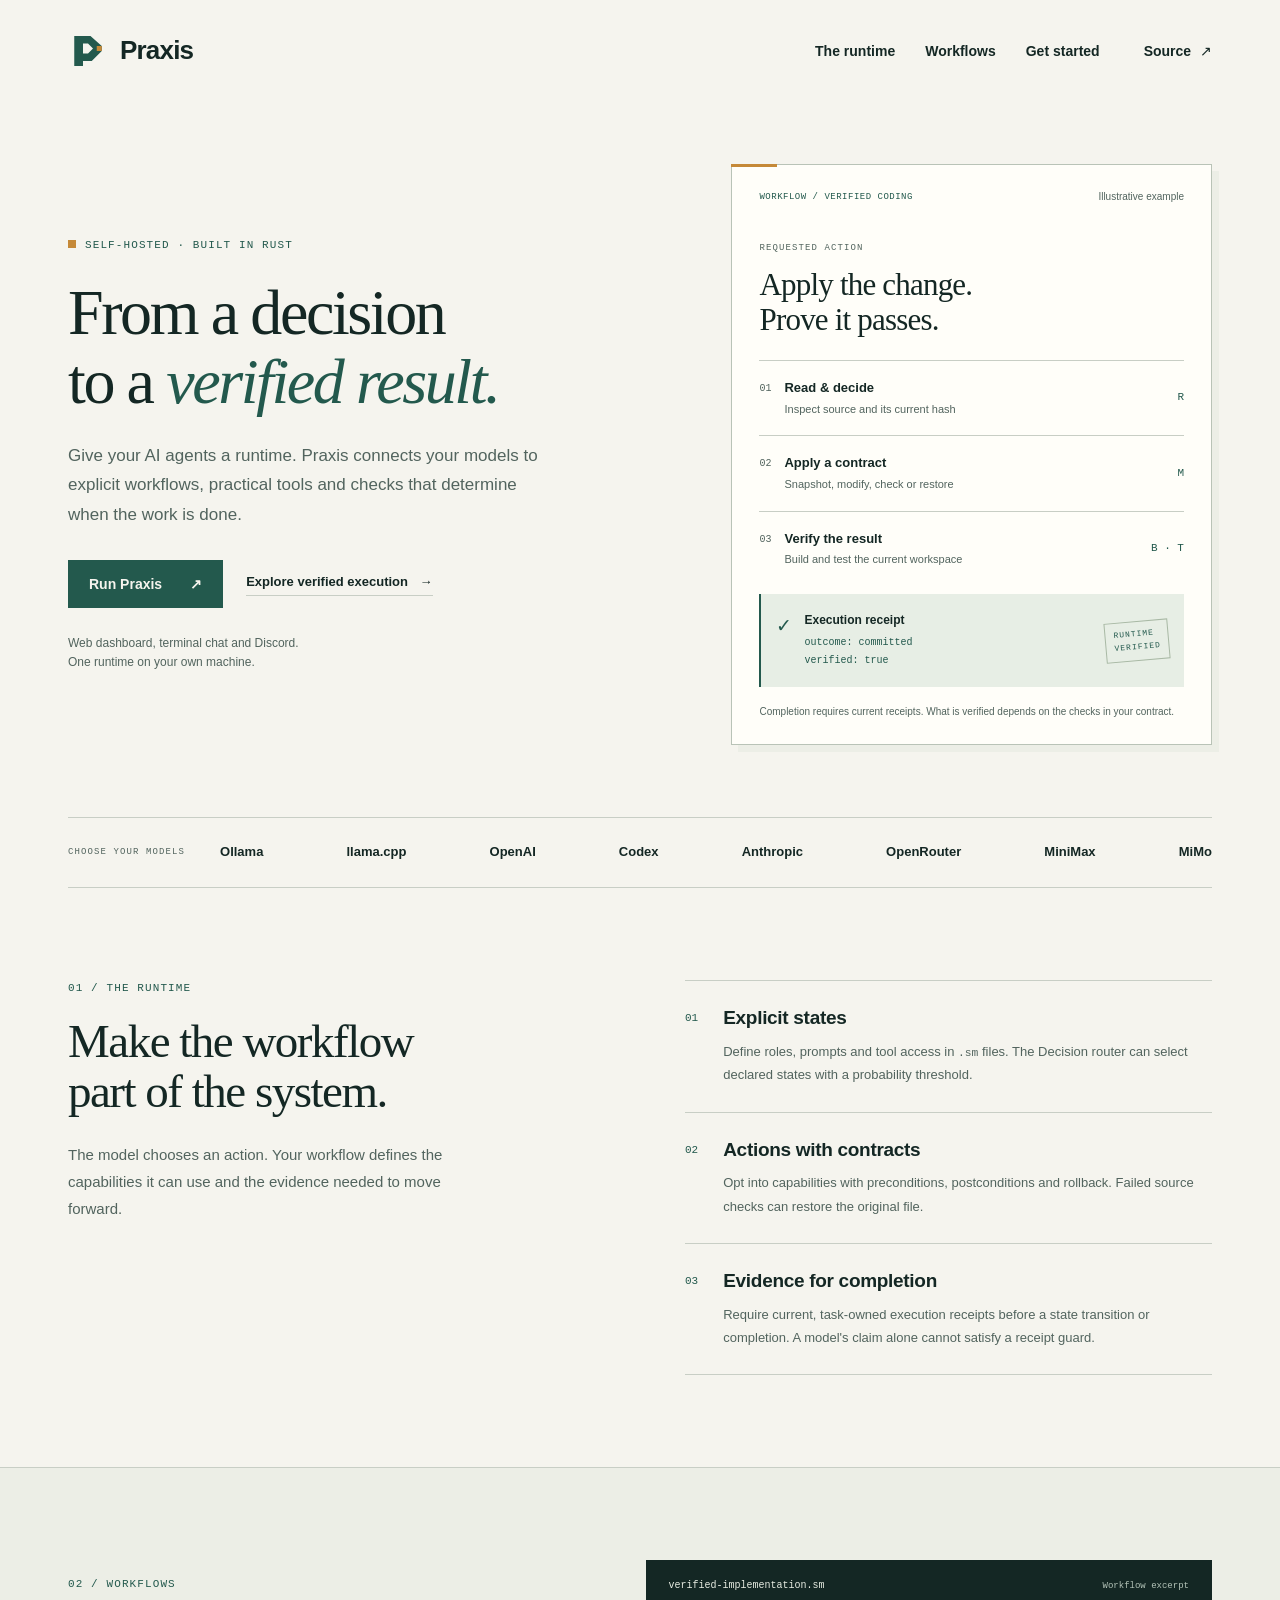
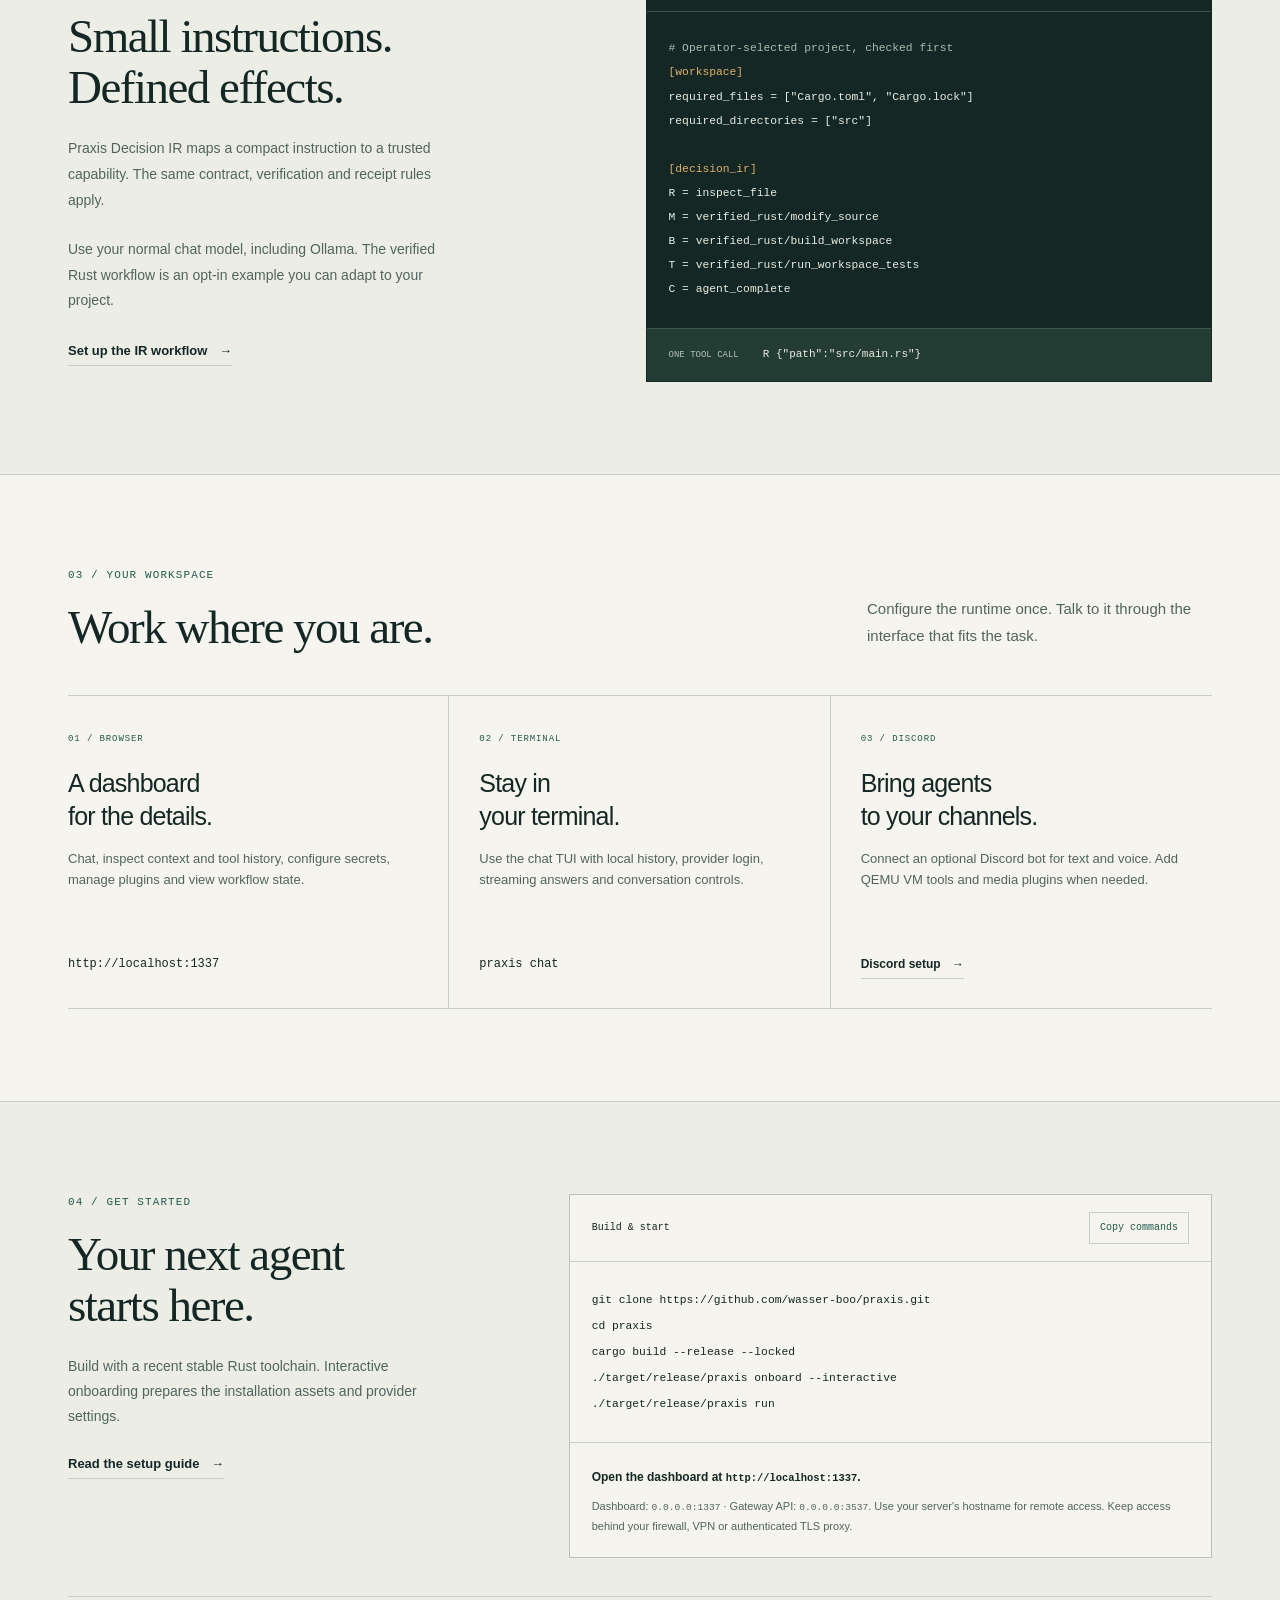
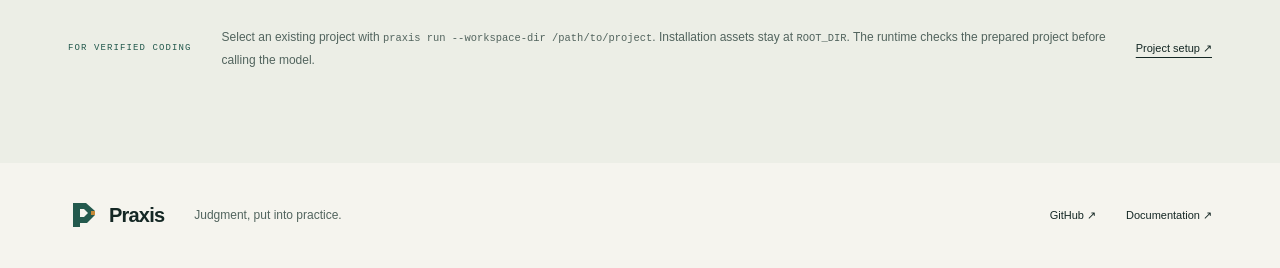
==== homepage/index.html @ daea82c3 "Refresh Praxis identity and preflight verified IR workspaces" ====
<!DOCTYPE html>
<html lang="en">
<head>
  <meta charset="UTF-8">
  <meta name="viewport" content="width=device-width, initial-scale=1.0">
  <meta name="theme-color" content="#f5f4ee">
  <title>Praxis — A runtime for AI agent workflows</title>
  <meta name="description" content="Run AI agents on your own machine. Define state-machine workflows, connect your models, and verify actions with contracts, rollback and execution receipts.">
  <link rel="canonical" href="https://getpraxis.boo/">
  <meta property="og:type" content="website">
  <meta property="og:site_name" content="Praxis">
  <meta property="og:title" content="Praxis — From a decision to a verified result">
  <meta property="og:description" content="A self-hosted runtime for AI agent workflows, with contracts and execution receipts.">
  <meta property="og:url" content="https://getpraxis.boo/">
  <meta property="og:image" content="https://getpraxis.boo/assets/social-card.png">
  <meta property="og:image:width" content="1200">
  <meta property="og:image:height" content="630">
  <meta property="og:image:alt" content="Praxis: From a decision to a verified result.">
  <meta name="twitter:card" content="summary_large_image">
  <meta name="twitter:title" content="Praxis — A runtime for AI agent workflows">
  <meta name="twitter:description" content="Your models, explicit workflows, verified actions. Run it on your own machine.">
  <meta name="twitter:image" content="https://getpraxis.boo/assets/social-card.png">
  <link rel="icon" href="favicon.ico" sizes="any">
  <link rel="apple-touch-icon" href="assets/apple-touch-icon.png">
  <link rel="stylesheet" href="style.css">
  <script src="main.js" defer></script>
  <script type="application/ld+json">
  {"@context":"https://schema.org","@type":["SoftwareApplication","SoftwareSourceCode"],"name":"Praxis","url":"https://getpraxis.boo/","image":"https://getpraxis.boo/assets/logo.png","applicationCategory":"DeveloperApplication","operatingSystem":"Linux","description":"A self-hosted runtime for AI agent workflows, state machines and verified execution.","codeRepository":"https://github.com/wasser-boo/praxis"}
  </script>
</head>
<body>
  <a class="skip-link" href="#main">Skip to content</a>
  <header class="masthead wrap">
    <a class="wordmark" href="./" aria-label="Praxis home"><img src="assets/logo.svg" width="40" height="40" alt=""><span>Praxis</span></a>
    <button class="menu-toggle" id="menu-toggle" type="button" aria-controls="navigation" aria-expanded="false">Menu <span aria-hidden="true">+</span></button>
    <nav id="navigation" aria-label="Main navigation">
      <a href="#runtime">The runtime</a><a href="#workflow">Workflows</a><a href="#start">Get started</a>
      <a class="source-link" href="https://github.com/wasser-boo/praxis">Source <span aria-hidden="true">↗</span></a>
    </nav>
  </header>
  <main id="main">
    <section class="hero wrap" aria-labelledby="hero-title">
      <div class="hero-copy">
        <p class="eyebrow"><span class="signal" aria-hidden="true"></span>Self-hosted · Built in Rust</p>
        <h1 id="hero-title">From a decision<br>to a <em>verified result.</em></h1>
        <p class="hero-description">Give your AI agents a runtime. Praxis connects your models to explicit workflows, practical tools and checks that determine when the work is done.</p>
        <div class="actions"><a class="button primary" href="#start">Run Praxis <span aria-hidden="true">↗</span></a><a class="text-link" href="https://github.com/wasser-boo/praxis/blob/main/docs/DECISION_IR.md">Explore verified execution <span aria-hidden="true">→</span></a></div>
        <p class="hero-note">Web dashboard, terminal chat and Discord.<br>One runtime on your own machine.</p>
      </div>
      <div class="execution-sheet" aria-label="Illustration of a configured verified coding workflow">
        <div class="sheet-heading"><span class="eyebrow">Workflow / verified coding</span><span class="example-label">Illustrative example</span></div>
        <div class="sheet-task"><span class="small-label">Requested action</span><h2>Apply the change.<br>Prove it passes.</h2></div>
        <ol class="execution-list">
          <li><span class="step-index">01</span><div><strong>Read &amp; decide</strong><span>Inspect source and its current hash</span></div><code>R</code></li>
          <li><span class="step-index">02</span><div><strong>Apply a contract</strong><span>Snapshot, modify, check or restore</span></div><code>M</code></li>
          <li><span class="step-index">03</span><div><strong>Verify the result</strong><span>Build and test the current workspace</span></div><code>B · T</code></li>
        </ol>
        <div class="receipt"><span class="receipt-icon" aria-hidden="true">✓</span><div><strong>Execution receipt</strong><code>outcome: committed<br>verified: true</code></div><span class="receipt-stamp">Runtime<br>verified</span></div>
        <p class="sheet-footnote">Completion requires current receipts. What is verified depends on the checks in your contract.</p>
      </div>
    </section>
    <section class="model-band wrap" aria-label="Supported model providers">
      <p class="small-label">Choose your models</p>
      <ul><li>Ollama</li><li>llama.cpp</li><li>OpenAI</li><li>Codex</li><li>Anthropic</li><li>OpenRouter</li><li>MiniMax</li><li>MiMo</li></ul>
    </section>
    <section class="runtime-section wrap section" id="runtime" aria-labelledby="runtime-title">
      <div class="section-heading"><p class="eyebrow">01 / The runtime</p><h2 id="runtime-title">Make the workflow<br>part of the system.</h2><p>The model chooses an action. Your workflow defines the capabilities it can use and the evidence needed to move forward.</p></div>
      <div class="principles">
        <article><span class="principle-number">01</span><div><h3>Explicit states</h3><p>Define roles, prompts and tool access in <code>.sm</code> files. The Decision router can select declared states with a probability threshold.</p></div></article>
        <article><span class="principle-number">02</span><div><h3>Actions with contracts</h3><p>Opt into capabilities with preconditions, postconditions and rollback. Failed source checks can restore the original file.</p></div></article>
        <article><span class="principle-number">03</span><div><h3>Evidence for completion</h3><p>Require current, task-owned execution receipts before a state transition or completion. A model's claim alone cannot satisfy a receipt guard.</p></div></article>
      </div>
    </section>
    <section class="workflow-section section" id="workflow" aria-labelledby="workflow-title">
      <div class="wrap workflow-grid">
        <div class="workflow-copy"><p class="eyebrow">02 / Workflows</p><h2 id="workflow-title">Small instructions.<br>Defined effects.</h2><p>Praxis Decision IR maps a compact instruction to a trusted capability. The same contract, verification and receipt rules apply.</p><p>Use your normal chat model, including Ollama. The verified Rust workflow is an opt-in example you can adapt to your project.</p><a class="text-link" href="https://github.com/wasser-boo/praxis/blob/main/docs/DECISION_IR.md">Set up the IR workflow <span aria-hidden="true">→</span></a></div>
        <div class="code-sheet"><div class="code-heading"><span>verified-implementation.sm</span><span>Workflow excerpt</span></div><pre><code><span class="code-muted"># Operator-selected project, checked first</span>
<span class="code-key">[workspace]</span>
required_files = ["Cargo.toml", "Cargo.lock"]
required_directories = ["src"]

<span class="code-key">[decision_ir]</span>
R = inspect_file
M = verified_rust/modify_source
B = verified_rust/build_workspace
T = verified_rust/run_workspace_tests
C = agent_complete</code></pre><div class="instruction"><span>One tool call</span><code>R {"path":"src/main.rs"}</code></div></div>
      </div>
    </section>
    <section class="interfaces-section wrap section" aria-labelledby="interfaces-title">
      <div class="section-heading horizontal"><div><p class="eyebrow">03 / Your workspace</p><h2 id="interfaces-title">Work where you are.</h2></div><p>Configure the runtime once. Talk to it through the interface that fits the task.</p></div>
      <div class="interfaces">
        <article><span class="interface-tag">01 / Browser</span><h3>A dashboard<br>for the details.</h3><p>Chat, inspect context and tool history, configure secrets, manage plugins and view workflow state.</p><code class="interface-address">http://localhost:1337</code></article>
        <article><span class="interface-tag">02 / Terminal</span><h3>Stay in<br>your terminal.</h3><p>Use the chat TUI with local history, provider login, streaming answers and conversation controls.</p><code class="interface-address">praxis chat</code></article>
        <article><span class="interface-tag">03 / Discord</span><h3>Bring agents<br>to your channels.</h3><p>Connect an optional Discord bot for text and voice. Add QEMU VM tools and media plugins when needed.</p><a class="text-link" href="https://github.com/wasser-boo/praxis#discord-bot">Discord setup <span aria-hidden="true">→</span></a></article>
      </div>
    </section>
    <section class="start-section section" id="start" aria-labelledby="start-title">
      <div class="wrap start-grid">
        <div><p class="eyebrow">04 / Get started</p><h2 id="start-title">Your next agent<br>starts here.</h2><p>Build with a recent stable Rust toolchain. Interactive onboarding prepares the installation assets and provider settings.</p><a class="text-link" href="https://github.com/wasser-boo/praxis#quick-start">Read the setup guide <span aria-hidden="true">→</span></a></div>
        <div class="setup-sheet"><div class="code-heading"><span>Build &amp; start</span><button class="copy-button" type="button" data-copy-target="setup-commands" aria-label="Copy setup commands">Copy commands</button></div><pre><code id="setup-commands">git clone https://github.com/wasser-boo/praxis.git
cd praxis
cargo build --release --locked
./target/release/praxis onboard --interactive
./target/release/praxis run</code></pre><div class="setup-note"><strong>Open the dashboard at <code>http://localhost:1337</code>.</strong><p>Dashboard: <code>0.0.0.0:1337</code> · Gateway API: <code>0.0.0.0:3537</code>. Use your server's hostname for remote access. Keep access behind your firewall, VPN or authenticated TLS proxy.</p></div></div>
      </div>
      <div class="wrap workspace-note"><span class="small-label">For verified coding</span><p>Select an existing project with <code>praxis run --workspace-dir /path/to/project</code>. Installation assets stay at <code>ROOT_DIR</code>. The runtime checks the prepared project before calling the model.</p><a href="https://github.com/wasser-boo/praxis/blob/main/docs/DECISION_IR.md">Project setup <span aria-hidden="true">↗</span></a></div>
    </section>
  </main>
  <footer class="wrap footer"><a class="wordmark" href="./" aria-label="Praxis home"><img src="assets/logo.svg" width="32" height="32" alt=""><span>Praxis</span></a><p>Judgment, put into practice.</p><a href="https://github.com/wasser-boo/praxis">GitHub <span aria-hidden="true">↗</span></a><a href="https://github.com/wasser-boo/praxis/blob/main/README.md">Documentation <span aria-hidden="true">↗</span></a></footer>
  <p class="sr-only" id="copy-status" role="status" aria-live="polite"></p>
</body>
</html>
---- homepage/style.css ----
:root { color-scheme: light; --paper: #f5f4ee; --ink: #142724; --muted: #52645e; --green: #23594d; --line: #c8cec5; --gold: #c58938; --surface: #eceee6; --mono: 'SFMono-Regular', Consolas, 'Liberation Mono', monospace; }
* { box-sizing: border-box; }
html { scroll-behavior: smooth; scroll-padding-top: 24px; }
body { margin: 0; color: var(--ink); background: var(--paper); font-family: -apple-system, BlinkMacSystemFont, 'Segoe UI', sans-serif; line-height: 1.6; -webkit-font-smoothing: antialiased; }
button, input { font: inherit; }
a { color: inherit; text-underline-offset: 5px; }
a:focus-visible, button:focus-visible { outline: 3px solid var(--green); outline-offset: 5px; }
button { cursor: pointer; }
img { display: block; max-width: 100%; }
p, h1, h2, h3 { margin: 0; }
code, pre { font-family: var(--mono); }
code { font-size: .87em; }
pre { margin: 0; overflow-x: auto; }
.wrap { max-width: 1240px; margin-inline: auto; padding-inline: 48px; }
.skip-link { position: fixed; z-index: 10; top: -100px; left: 16px; padding: 10px 18px; background: var(--green); color: white; }
.skip-link:focus { top: 12px; }
.sr-only { position: absolute; width: 1px; height: 1px; overflow: hidden; clip-path: inset(50%); white-space: nowrap; }
.masthead { min-height: 102px; display: flex; align-items: center; justify-content: space-between; gap: 24px; }
.wordmark { display: inline-flex; align-items: center; gap: 12px; font-size: 26px; font-weight: 650; letter-spacing: -.8px; text-decoration: none; flex-shrink: 0; }
.masthead nav { display: flex; align-items: center; gap: 30px; font-size: 14px; font-weight: 550; }
.masthead nav a { text-decoration: none; padding-block: 10px; }
.masthead nav a:hover { color: var(--green); text-decoration: underline; }
.source-link { margin-left: 14px; }
.source-link span { margin-left: 5px; }
.menu-toggle { display: none; }
.hero { padding-top: 62px; padding-bottom: 72px; display: grid; grid-template-columns: minmax(0, 1.26fr) minmax(0, 1fr); gap: 58px; align-items: center; }
.eyebrow, .small-label { font-family: var(--mono); font-size: 11px; font-weight: 500; letter-spacing: 1.1px; text-transform: uppercase; }
.eyebrow { color: var(--green); }
.signal { display: inline-block; width: 8px; height: 8px; margin-right: 9px; background: var(--gold); }
h1, h2 { font-family: Georgia, 'Times New Roman', serif; font-weight: 400; letter-spacing: -2.4px; line-height: 1.08; }
h1 { font-size: clamp(48px, 4.7vw, 64px); margin-block: 24px; }
h1 em { font-weight: 400; color: var(--green); }
.hero-description { max-width: 480px; font-size: 17px; color: var(--muted); line-height: 1.75; }
.actions { margin-top: 30px; display: flex; flex-wrap: wrap; align-items: center; gap: 23px; }
.button { display: inline-flex; justify-content: space-between; align-items: center; gap: 28px; padding: 13px 21px; font-size: 14px; font-weight: 600; text-decoration: none; }
.primary { background: var(--green); color: var(--paper); }
.primary:hover { background: var(--ink); }
.text-link { font-size: 13px; font-weight: 600; text-decoration: none; border-bottom: 1px solid var(--line); padding-bottom: 3px; display: inline-block; }
.text-link:hover { border-color: var(--green); }
.text-link span { margin-left: 8px; }
.hero-note { color: var(--muted); font-size: 12px; margin-top: 26px; }
.execution-sheet { border: 1px solid #b9c3b7; padding: 24px 27px; background: #fffef9; position: relative; box-shadow: 7px 7px 0 var(--surface); }
.execution-sheet::before { content: ''; position: absolute; top: -1px; left: -1px; width: 46px; height: 3px; background: var(--gold); }
.sheet-heading { display: flex; flex-wrap: wrap; gap: 7px 12px; justify-content: space-between; align-items: center; }
.sheet-heading .eyebrow { font-size: 9px; letter-spacing: .5px; }
.example-label { color: var(--muted); font-size: 10px; }
.sheet-task { padding-block: 27px 22px; }
.sheet-task .small-label { font-size: 9px; color: var(--muted); }
.sheet-task h2 { margin-top: 9px; font-size: 31px; letter-spacing: -.8px; line-height: 1.15; }
.execution-list { list-style: none; padding: 0; margin: 0; }
.execution-list li { display: flex; align-items: center; gap: 13px; border-top: 1px solid var(--line); padding: 17px 0; }
.step-index { font-family: var(--mono); font-size: 10px; color: var(--muted); align-self: flex-start; margin-top: 3px; }
.execution-list li div { flex: 1; min-width: 0; }
.execution-list strong { display: block; font-size: 13px; font-weight: 600; }
.execution-list li div span { display: block; color: var(--muted); font-size: 11px; margin-top: 2px; }
.execution-list li > code { font-size: 11px; color: var(--green); white-space: nowrap; padding-left: 8px; }
.receipt { display: flex; gap: 12px; align-items: center; margin-top: 8px; padding: 17px 15px; background: #e7eee5; border-left: 2px solid var(--green); }
.receipt-icon { font-size: 19px; color: var(--green); align-self: flex-start; }
.receipt strong { font-size: 12px; display: block; font-weight: 600; }
.receipt code { display: block; color: var(--green); font-size: 10px; line-height: 1.8; margin-top: 4px; }
.receipt-stamp { margin-left: auto; text-transform: uppercase; font-family: var(--mono); font-size: 8px; line-height: 1.6; letter-spacing: 1px; color: var(--green); border: 1px solid #a9b9a5; padding: 6px 8px; transform: rotate(-5deg); }
.sheet-footnote { margin-top: 16px; font-size: 10px; line-height: 1.7; color: var(--muted); }
.model-band { display: flex; flex-wrap: wrap; align-items: center; gap: 18px 35px; padding-block: 25px; position: relative; }
.model-band::before, .model-band::after { content: ''; position: absolute; left: 48px; right: 48px; height: 1px; background: var(--line); }
.model-band::before { top: 0; }.model-band::after { bottom: 0; }
.model-band .small-label { color: var(--muted); font-size: 9px; }
.model-band ul { display: flex; flex-wrap: wrap; gap: 12px 26px; padding: 0; margin: 0; list-style: none; flex: 1; justify-content: space-between; }
.model-band li { font-size: 13px; font-weight: 600; }
.section { padding-block: 92px; }
.section h2 { font-size: clamp(36px, 4vw, 47px); margin-top: 18px; letter-spacing: -1.5px; }
.section p:not(.eyebrow):not(.small-label) { color: var(--muted); }
.runtime-section { display: grid; grid-template-columns: 1fr 1fr; gap: 90px; }
.section-heading > p:last-child { max-width: 410px; margin-top: 24px; font-size: 15px; line-height: 1.8; }
.principles article { display: flex; gap: 25px; padding-block: 25px; border-top: 1px solid var(--line); }
.principles article:last-child { border-bottom: 1px solid var(--line); }
.principle-number { font-family: var(--mono); color: var(--green); font-size: 11px; margin-top: 4px; }
h3 { font-size: 19px; font-weight: 600; letter-spacing: -.3px; line-height: 1.3; }
.principles p { margin-top: 9px; font-size: 13px; line-height: 1.8; }
.workflow-section { background: var(--surface); border-block: 1px solid var(--line); }
.workflow-grid { display: grid; grid-template-columns: 1fr 1.15fr; gap: 85px; align-items: center; }
.workflow-copy p:not(.eyebrow) { margin-top: 23px; font-size: 14px; line-height: 1.85; max-width: 390px; }
.workflow-copy .text-link { margin-top: 27px; }
.code-sheet { background: var(--ink); color: #e8ede3; min-width: 0; border: 1px solid var(--ink); }
.code-heading { display: flex; flex-wrap: wrap; gap: 10px; justify-content: space-between; align-items: center; font-family: var(--mono); font-size: 10px; padding: 17px 22px; border-bottom: 1px solid #42544c; }
.code-heading span:last-child { color: #b3c3b8; font-size: 9px; }
.code-sheet pre { padding: 24px 22px 27px; font-size: 13px; line-height: 1.85; }
.code-muted { color: #a8bcae; }.code-key { color: #dfb16a; }
.instruction { display: flex; flex-wrap: wrap; align-items: center; gap: 8px 24px; padding: 17px 22px; background: #243d34; border-top: 1px solid #42544c; }
.instruction span { font-family: var(--mono); font-size: 9px; text-transform: uppercase; color: #b3c3b8; }
.instruction code { color: #e8ede3; font-size: 11px; }
.horizontal { display: flex; justify-content: space-between; gap: 40px; align-items: flex-end; }
.horizontal > p:last-child { max-width: 345px; margin-bottom: 4px; }
.interfaces { display: grid; grid-template-columns: repeat(3, minmax(0, 1fr)); margin-top: 42px; border-block: 1px solid var(--line); }
.interfaces article { padding: 27px 30px 29px; border-right: 1px solid var(--line); }
.interfaces article:first-child { padding-left: 0; }.interfaces article:last-child { border: 0; padding-right: 0; }
.interface-tag { font-family: var(--mono); color: var(--green); font-size: 9px; letter-spacing: .9px; text-transform: uppercase; }
.interfaces h3 { font-size: 25px; letter-spacing: -.8px; margin-top: 19px; font-weight: 500; }
.interfaces p { font-size: 13px; margin-top: 17px; min-height: 84px; }
.interface-address, .interfaces .text-link { display: inline-block; margin-top: 22px; font-size: 12px; }
.start-section { border-top: 1px solid var(--line); background: #eceee6; }
.start-grid { display: grid; grid-template-columns: .85fr 1.3fr; gap: 80px; }
.start-grid > div > p:not(.eyebrow) { max-width: 370px; margin-top: 23px; font-size: 14px; line-height: 1.8; }
.start-grid .text-link { margin-top: 25px; }
.setup-sheet { border: 1px solid #b7c2b2; background: var(--paper); min-width: 0; }
.setup-sheet .code-heading { border-bottom: 1px solid var(--line); }
.copy-button { background: transparent; color: var(--green); border: 1px solid var(--line); padding: 5px 10px; font-size: 10px; min-height: 32px; }
.copy-button:hover { background: var(--surface); border-color: var(--green); }
.setup-sheet pre { padding: 25px 22px; font-size: 13px; line-height: 2; }
.setup-note { border-top: 1px solid var(--line); padding: 20px 22px; }
.setup-note strong { font-size: 12px; font-weight: 600; }
.setup-note p { font-size: 11px; margin-top: 9px; line-height: 1.8; }
.workspace-note { display: flex; align-items: center; gap: 30px; padding-top: 30px; margin-top: 38px; position: relative; }
.workspace-note::before { content: ''; position: absolute; top: 0; left: 48px; right: 48px; height: 1px; background: var(--line); }
.workspace-note .small-label { flex-shrink: 0; color: var(--green); font-size: 9px; }
.workspace-note p { font-size: 12px; line-height: 1.9; }
.workspace-note > a { font-size: 11px; white-space: nowrap; }
.footer { display: flex; align-items: center; flex-wrap: wrap; gap: 22px 30px; padding-block: 36px; }
.footer .wordmark { font-size: 20px; gap: 9px; }.footer p { flex: 1; color: var(--muted); font-size: 12px; }
.footer > a:not(.wordmark) { font-size: 11px; text-decoration: none; }.footer > a:hover { text-decoration: underline; }
@media (min-width: 1240px) { .hero-copy h1 { font-size: 64px; } }
@media (max-width: 1040px) { .wrap { padding-inline: 32px; }.hero { gap: 32px; padding-top: 44px; }.hero h1 { font-size: 49px; }.hero-description { font-size: 15px; }.execution-sheet { padding: 23px; }.runtime-section { gap: 55px; }.workflow-grid { gap: 50px; }.model-band::before, .model-band::after, .workspace-note::before { left: 32px; right: 32px; }.model-band ul { justify-content: flex-start; }.start-grid { gap: 40px; }.actions { gap: 20px; } }
@media (max-width: 760px) {
  .wrap { padding-inline: 24px; }.masthead { min-height: 82px; position: relative; flex-wrap: wrap; padding-block: 16px; gap: 16px; }.wordmark { font-size: 24px; }
  .menu-toggle { display: inline-flex; gap: 13px; align-items: center; border: 1px solid var(--line); padding: 7px 12px; background: transparent; color: var(--ink); font-size: 12px; min-height: 38px; }
  .menu-toggle span { font-size: 18px; line-height: 1; }.menu-toggle[aria-expanded="true"] span { transform: rotate(45deg); }
  .masthead nav { display: none; width: 100%; flex-direction: column; align-items: stretch; gap: 0; border-top: 1px solid var(--line); padding-top: 8px; }.masthead nav.is-open { display: flex; }.masthead nav a { padding-block: 11px; }.source-link { margin-left: 0; }
  .hero { grid-template-columns: 1fr; gap: 40px; padding-top: 37px; padding-bottom: 49px; }.hero h1 { font-size: clamp(41px, 8.4vw, 58px); letter-spacing: -1.8px; margin-block: 21px; }.hero-description { max-width: 530px; font-size: 16px; }.hero-note { margin-top: 22px; }.execution-sheet { max-width: 540px; width: 100%; }.sheet-task h2 { font-size: 31px; }
  .model-band { gap: 14px; padding-block: 25px; }.model-band .small-label { flex-basis: 100%; }.model-band ul { gap: 12px 23px; }.model-band::before, .model-band::after, .workspace-note::before { left: 24px; right: 24px; }
  .section { padding-block: 60px; }.section h2 { font-size: 39px; }.runtime-section, .workflow-grid, .start-grid { grid-template-columns: 1fr; gap: 35px; }.section-heading > p:last-child { margin-top: 19px; max-width: 530px; }.principles article { gap: 23px; }.workflow-copy p:not(.eyebrow) { max-width: 530px; }.code-sheet pre, .setup-sheet pre { font-size: 12px; }
  .horizontal { display: block; }.horizontal > p:last-child { max-width: 530px; }.interfaces { grid-template-columns: 1fr; margin-top: 30px; }.interfaces article, .interfaces article:first-child, .interfaces article:last-child { padding: 27px 0; border-right: 0; border-bottom: 1px solid var(--line); }.interfaces article:last-child { border-bottom: 0; }.interfaces h3 { font-size: 24px; }.interfaces h3 br { display: none; }.interfaces p { min-height: 0; max-width: 530px; }.interface-address, .interfaces .text-link { margin-top: 15px; }
  .workspace-note { align-items: flex-start; flex-direction: column; gap: 12px; margin-top: 27px; padding-top: 25px; }.workspace-note code { overflow-wrap: anywhere; }.footer { gap: 18px 25px; padding-block: 29px; }.footer p { flex-basis: calc(100% - 145px); }.eyebrow { font-size: 10px; }
}
@media (prefers-reduced-motion: reduce) { html { scroll-behavior: auto; } }
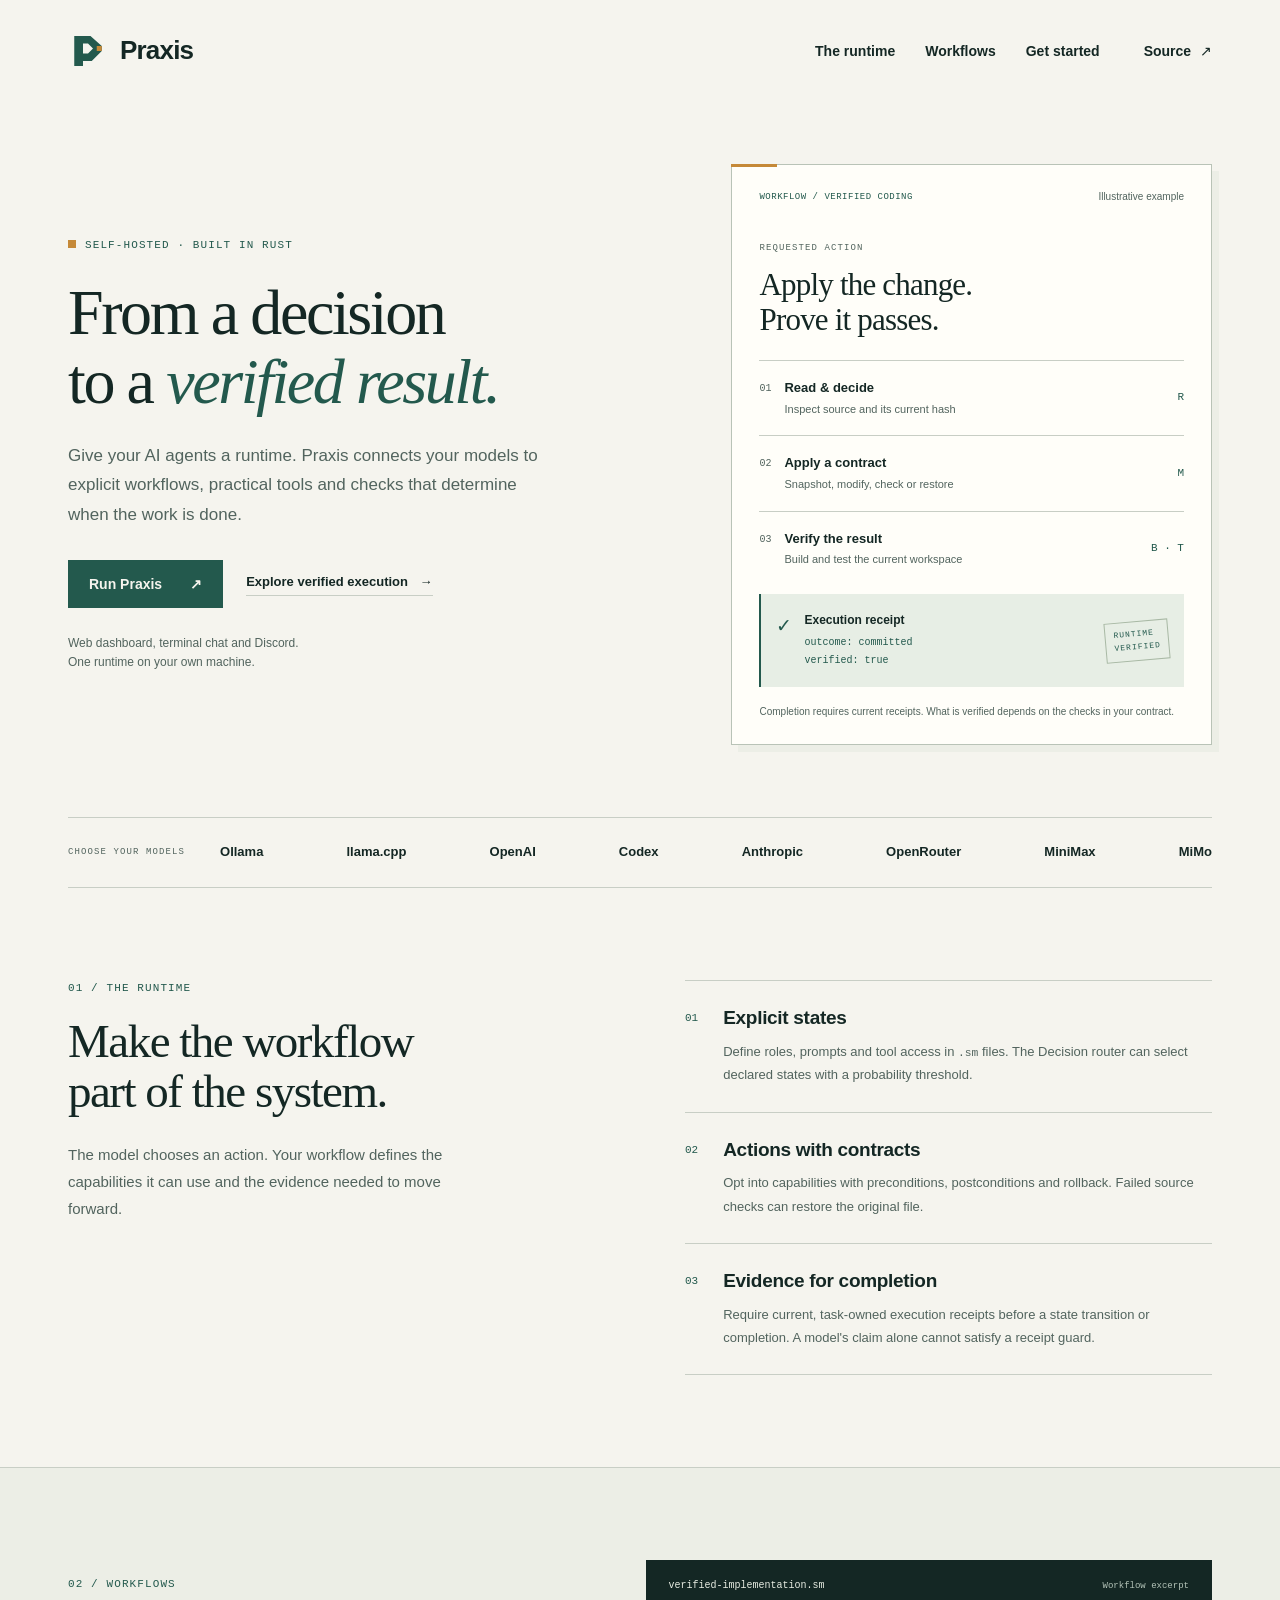
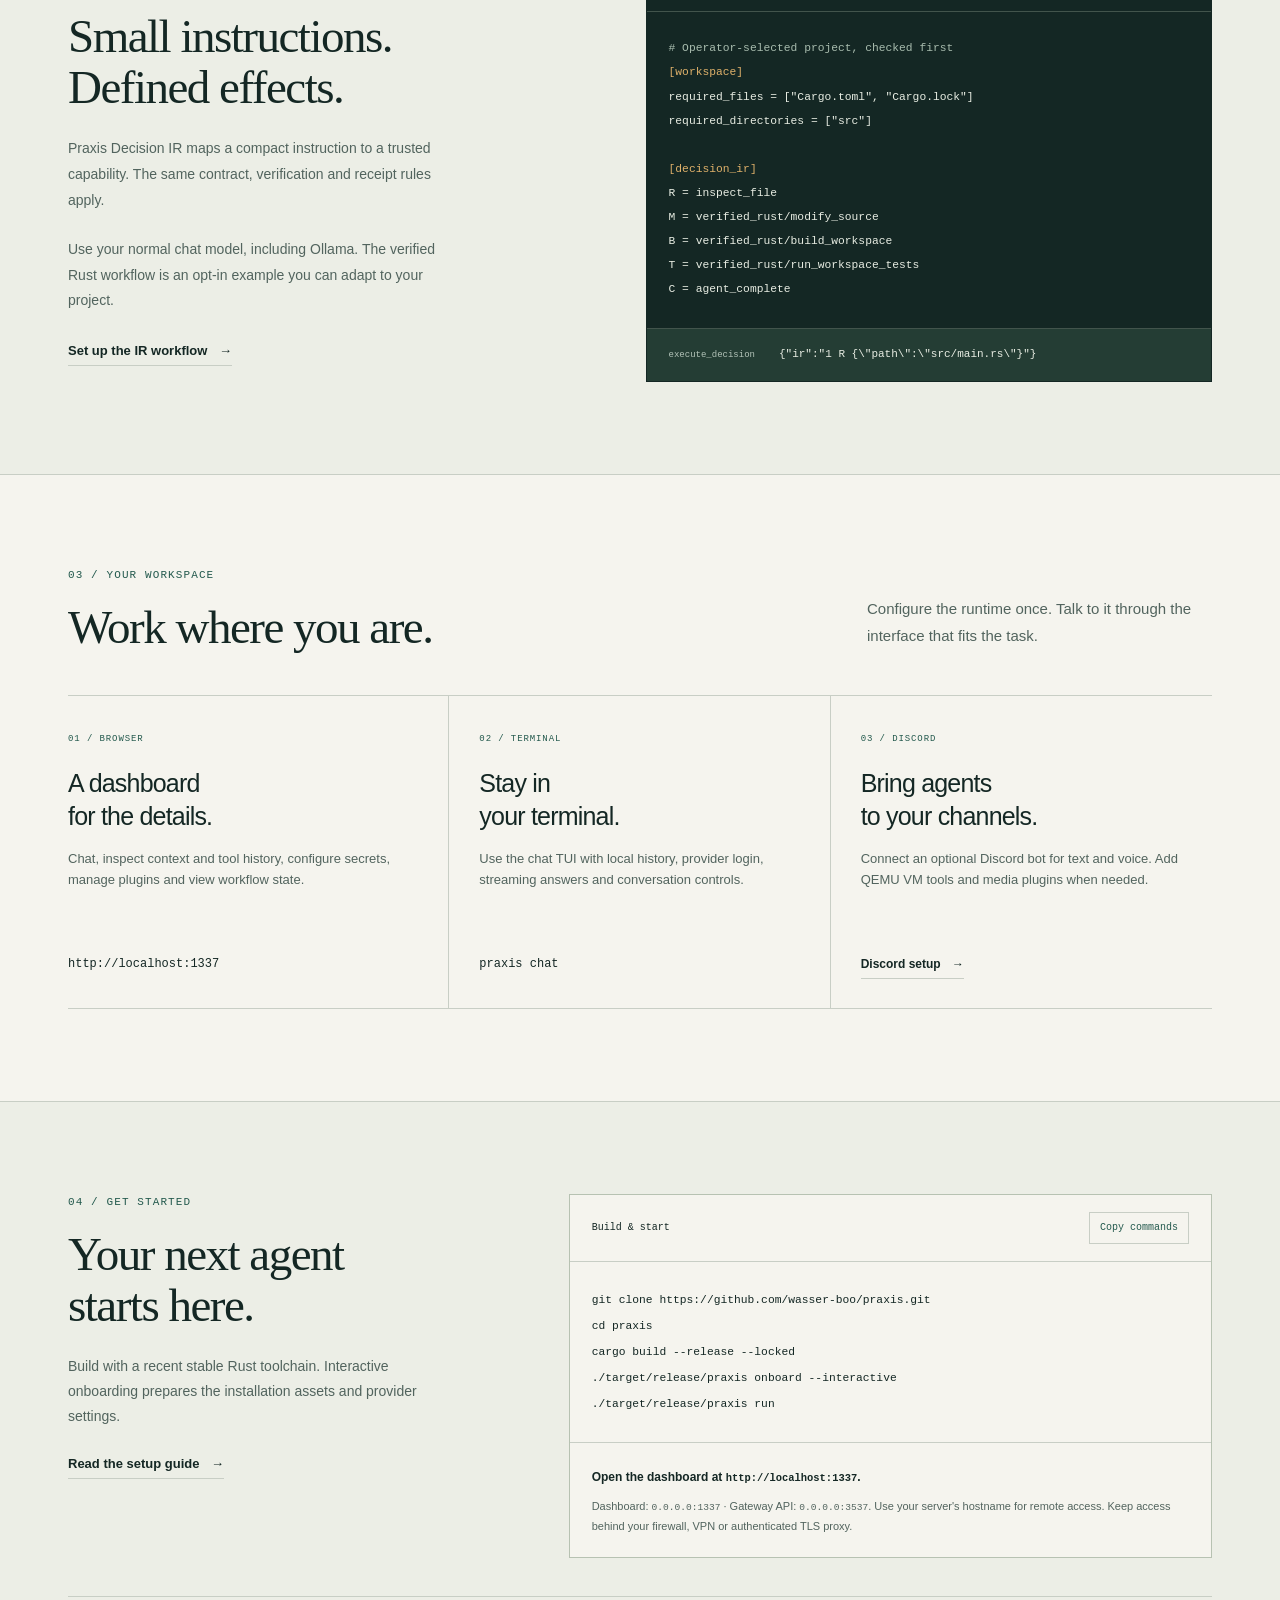
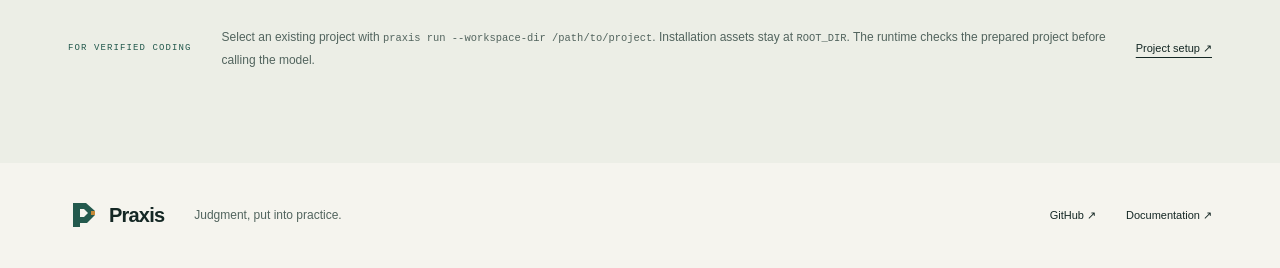
==== commit b4cb805b: "Show valid versioned Decision IR tool arguments on the homepage" ====
--- a/homepage/index.html
+++ b/homepage/index.html
@@ -84,7 +84,7 @@
 M = verified_rust/modify_source
 B = verified_rust/build_workspace
 T = verified_rust/run_workspace_tests
-C = agent_complete</code></pre><div class="instruction"><span>One tool call</span><code>R {"path":"src/main.rs"}</code></div></div>
+C = agent_complete</code></pre><div class="instruction"><span>execute_decision</span><code>{"ir":"1 R {\"path\":\"src/main.rs\"}"}</code></div></div>
       </div>
     </section>
     <section class="interfaces-section wrap section" aria-labelledby="interfaces-title">
--- a/homepage/style.css
+++ b/homepage/style.css
@@ -86,7 +86,7 @@
 .code-sheet pre { padding: 24px 22px 27px; font-size: 13px; line-height: 1.85; }
 .code-muted { color: #a8bcae; }.code-key { color: #dfb16a; }
 .instruction { display: flex; flex-wrap: wrap; align-items: center; gap: 8px 24px; padding: 17px 22px; background: #243d34; border-top: 1px solid #42544c; }
-.instruction span { font-family: var(--mono); font-size: 9px; text-transform: uppercase; color: #b3c3b8; }
+.instruction span { font-family: var(--mono); font-size: 9px; color: #b3c3b8; }
 .instruction code { color: #e8ede3; font-size: 11px; }
 .horizontal { display: flex; justify-content: space-between; gap: 40px; align-items: flex-end; }
 .horizontal > p:last-child { max-width: 345px; margin-bottom: 4px; }
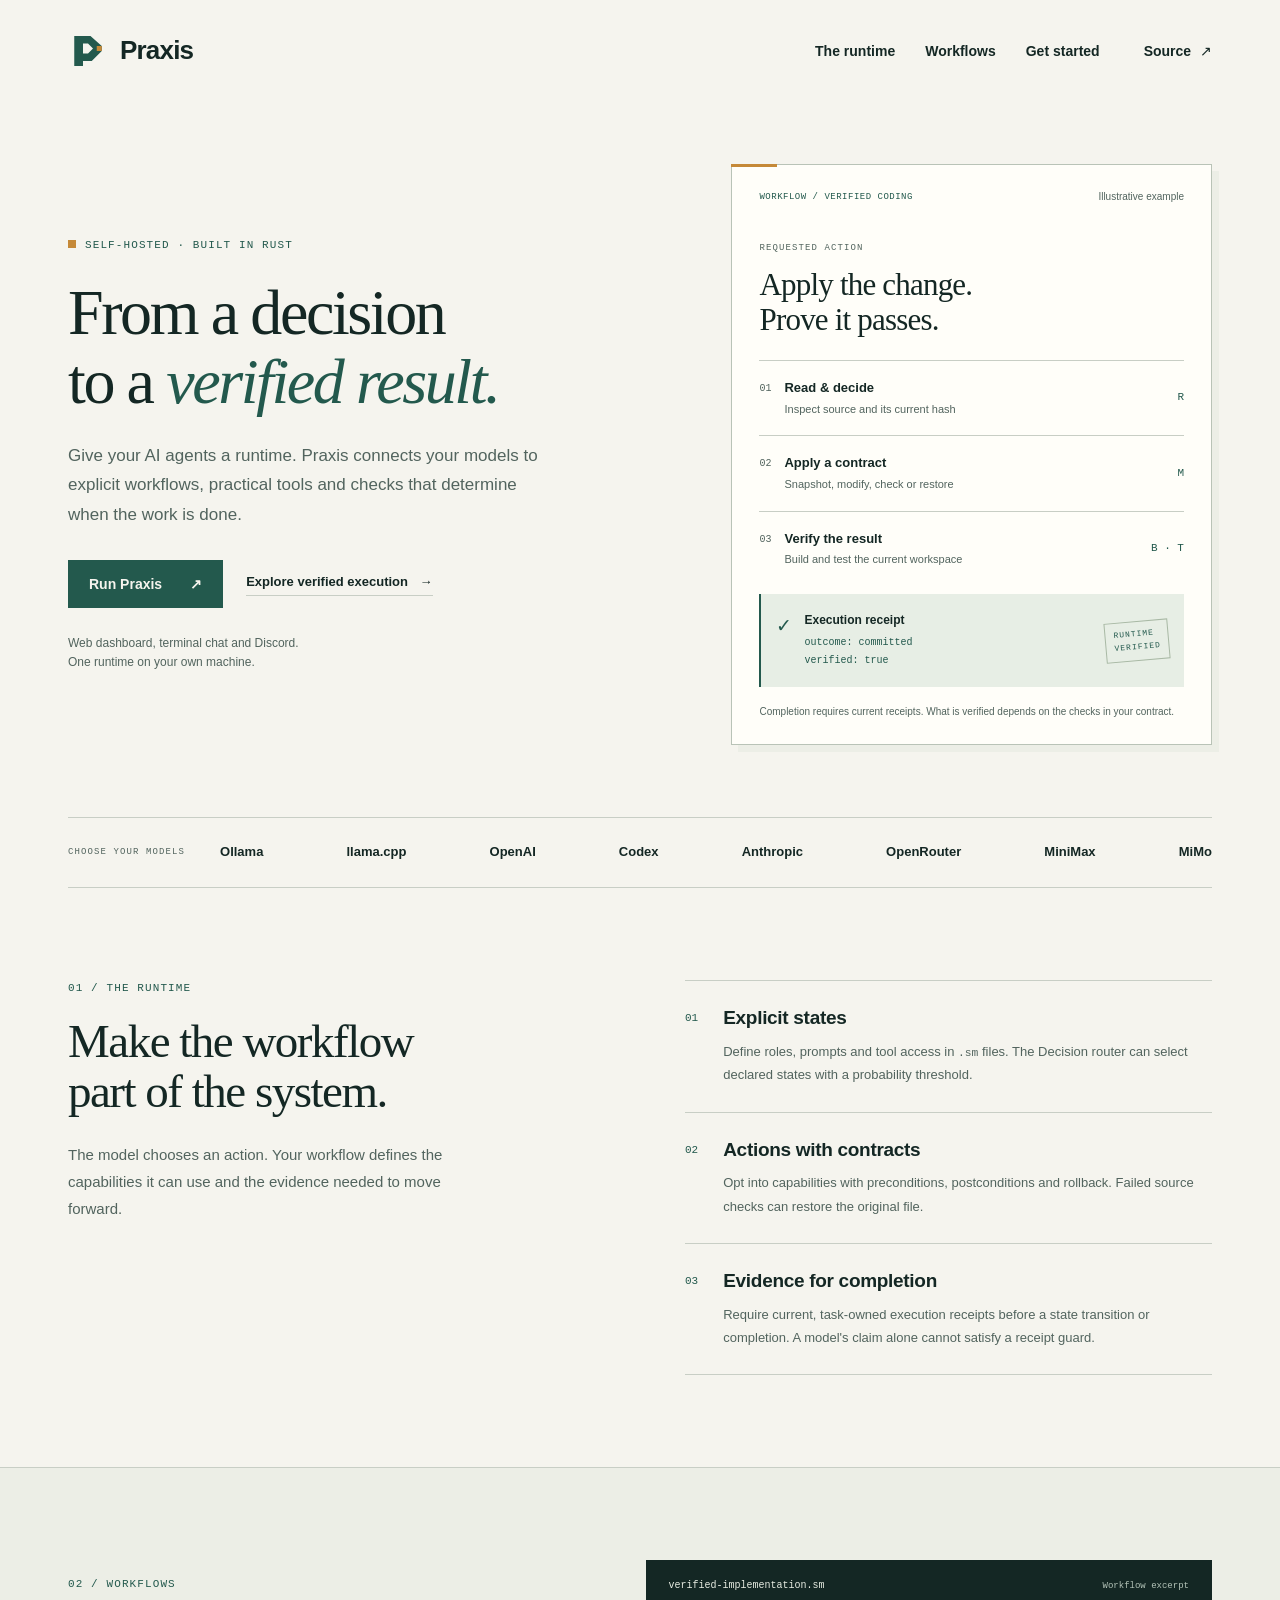
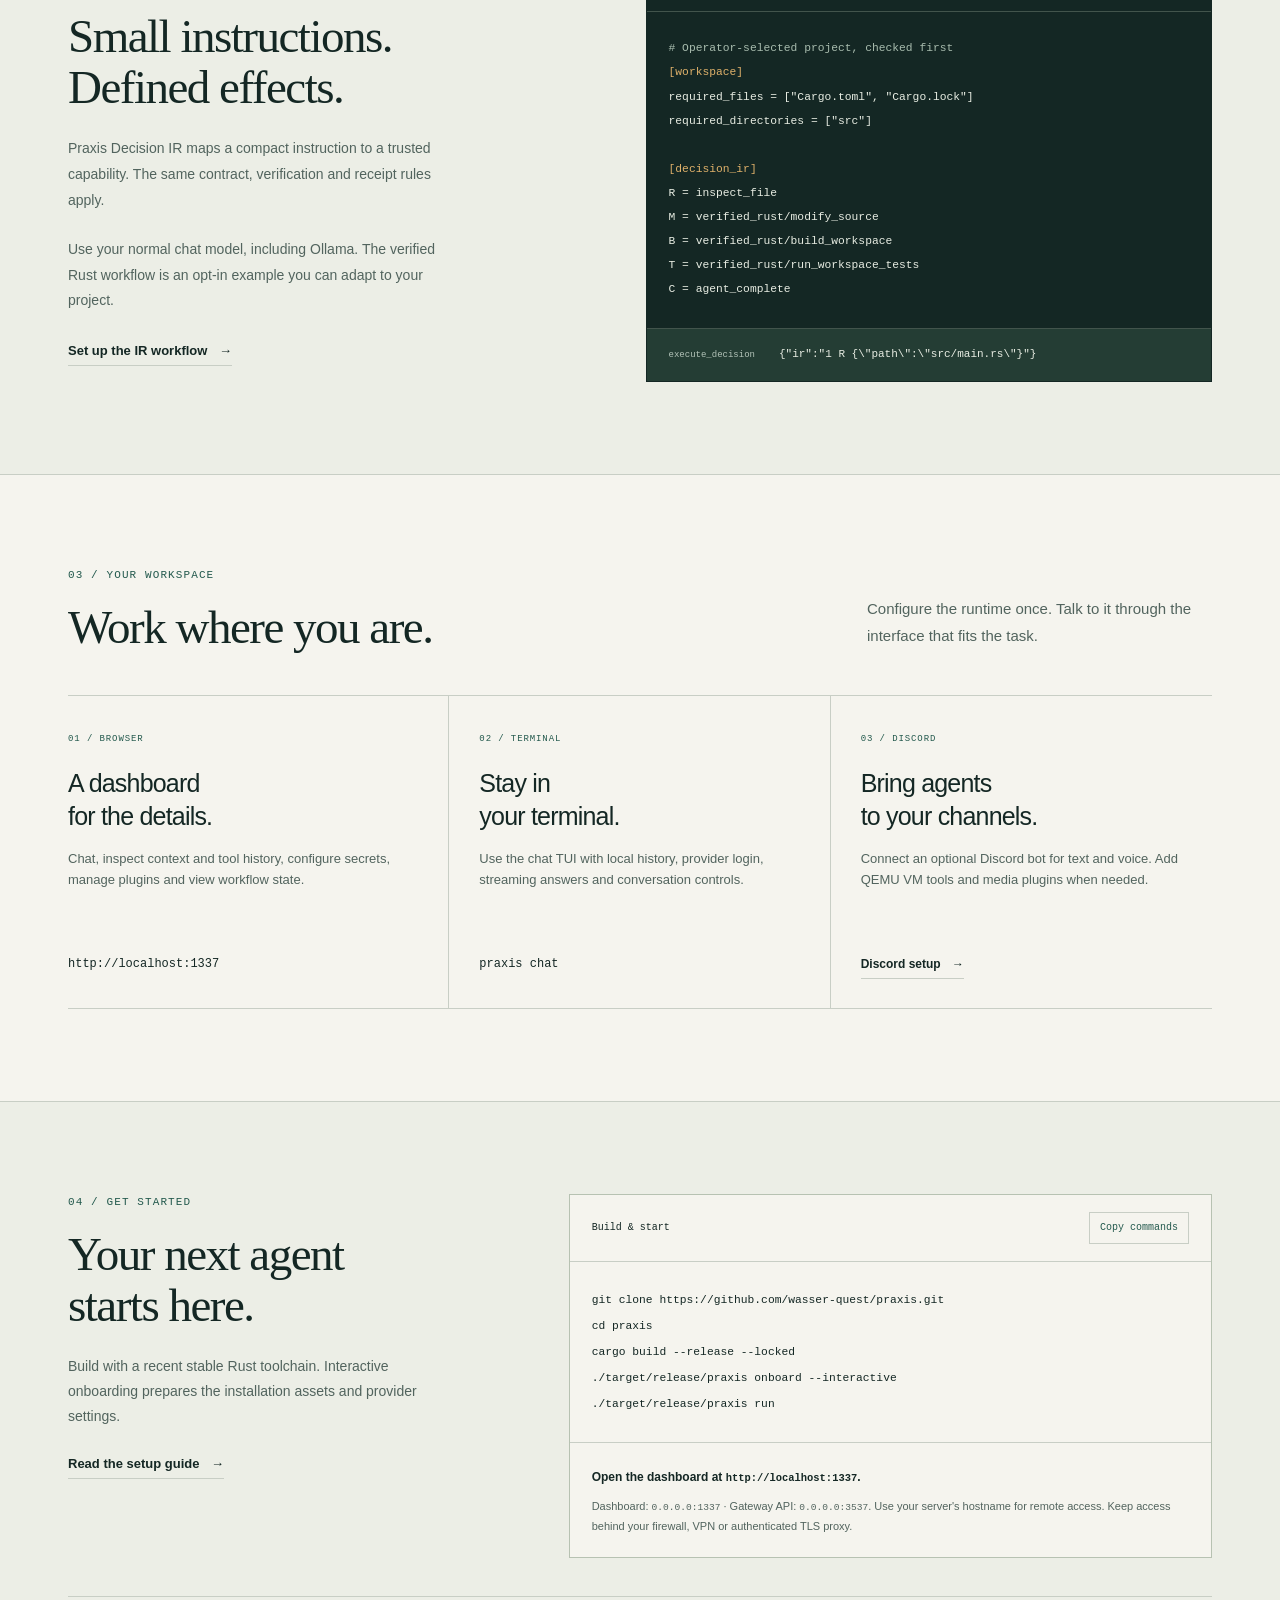
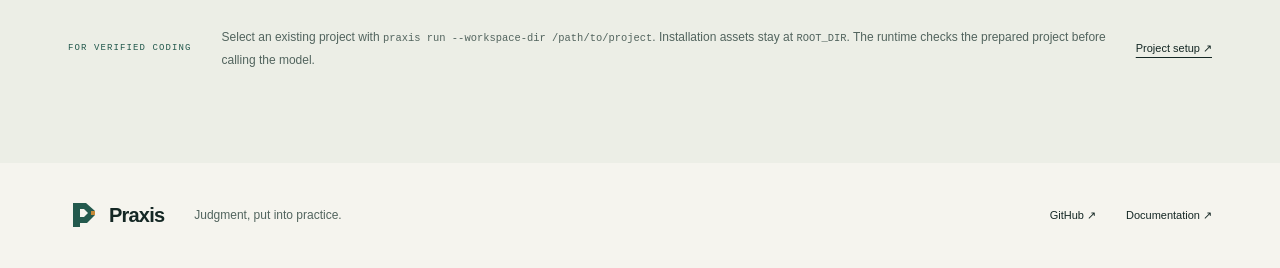
==== commit e7681684: "Keep POML workflows in core and separate runtime services" ====
--- a/homepage/index.html
+++ b/homepage/index.html
@@ -25,7 +25,7 @@
   <link rel="stylesheet" href="style.css">
   <script src="main.js" defer></script>
   <script type="application/ld+json">
-  {"@context":"https://schema.org","@type":["SoftwareApplication","SoftwareSourceCode"],"name":"Praxis","url":"https://getpraxis.boo/","image":"https://getpraxis.boo/assets/logo.png","applicationCategory":"DeveloperApplication","operatingSystem":"Linux","description":"A self-hosted runtime for AI agent workflows, state machines and verified execution.","codeRepository":"https://github.com/wasser-boo/praxis"}
+  {"@context":"https://schema.org","@type":["SoftwareApplication","SoftwareSourceCode"],"name":"Praxis","url":"https://getpraxis.boo/","image":"https://getpraxis.boo/assets/logo.png","applicationCategory":"DeveloperApplication","operatingSystem":"Linux","description":"A self-hosted runtime for AI agent workflows, state machines and verified execution.","codeRepository":"https://github.com/wasser-quest/praxis"}
   </script>
 </head>
 <body>
@@ -35,7 +35,7 @@
     <button class="menu-toggle" id="menu-toggle" type="button" aria-controls="navigation" aria-expanded="false">Menu <span aria-hidden="true">+</span></button>
     <nav id="navigation" aria-label="Main navigation">
       <a href="#runtime">The runtime</a><a href="#workflow">Workflows</a><a href="#start">Get started</a>
-      <a class="source-link" href="https://github.com/wasser-boo/praxis">Source <span aria-hidden="true">↗</span></a>
+      <a class="source-link" href="https://github.com/wasser-quest/praxis">Source <span aria-hidden="true">↗</span></a>
     </nav>
   </header>
   <main id="main">
@@ -44,7 +44,7 @@
         <p class="eyebrow"><span class="signal" aria-hidden="true"></span>Self-hosted · Built in Rust</p>
         <h1 id="hero-title">From a decision<br>to a <em>verified result.</em></h1>
         <p class="hero-description">Give your AI agents a runtime. Praxis connects your models to explicit workflows, practical tools and checks that determine when the work is done.</p>
-        <div class="actions"><a class="button primary" href="#start">Run Praxis <span aria-hidden="true">↗</span></a><a class="text-link" href="https://github.com/wasser-boo/praxis/blob/main/docs/DECISION_IR.md">Explore verified execution <span aria-hidden="true">→</span></a></div>
+        <div class="actions"><a class="button primary" href="#start">Run Praxis <span aria-hidden="true">↗</span></a><a class="text-link" href="https://github.com/wasser-quest/praxis/blob/main/docs/DECISION_IR.md">Explore verified execution <span aria-hidden="true">→</span></a></div>
         <p class="hero-note">Web dashboard, terminal chat and Discord.<br>One runtime on your own machine.</p>
       </div>
       <div class="execution-sheet" aria-label="Illustration of a configured verified coding workflow">
@@ -73,7 +73,7 @@
     </section>
     <section class="workflow-section section" id="workflow" aria-labelledby="workflow-title">
       <div class="wrap workflow-grid">
-        <div class="workflow-copy"><p class="eyebrow">02 / Workflows</p><h2 id="workflow-title">Small instructions.<br>Defined effects.</h2><p>Praxis Decision IR maps a compact instruction to a trusted capability. The same contract, verification and receipt rules apply.</p><p>Use your normal chat model, including Ollama. The verified Rust workflow is an opt-in example you can adapt to your project.</p><a class="text-link" href="https://github.com/wasser-boo/praxis/blob/main/docs/DECISION_IR.md">Set up the IR workflow <span aria-hidden="true">→</span></a></div>
+        <div class="workflow-copy"><p class="eyebrow">02 / Workflows</p><h2 id="workflow-title">Small instructions.<br>Defined effects.</h2><p>Praxis Decision IR maps a compact instruction to a trusted capability. The same contract, verification and receipt rules apply.</p><p>Use your normal chat model, including Ollama. The verified Rust workflow is an opt-in example you can adapt to your project.</p><a class="text-link" href="https://github.com/wasser-quest/praxis/blob/main/docs/DECISION_IR.md">Set up the IR workflow <span aria-hidden="true">→</span></a></div>
         <div class="code-sheet"><div class="code-heading"><span>verified-implementation.sm</span><span>Workflow excerpt</span></div><pre><code><span class="code-muted"># Operator-selected project, checked first</span>
 <span class="code-key">[workspace]</span>
 required_files = ["Cargo.toml", "Cargo.lock"]
@@ -92,22 +92,22 @@
       <div class="interfaces">
         <article><span class="interface-tag">01 / Browser</span><h3>A dashboard<br>for the details.</h3><p>Chat, inspect context and tool history, configure secrets, manage plugins and view workflow state.</p><code class="interface-address">http://localhost:1337</code></article>
         <article><span class="interface-tag">02 / Terminal</span><h3>Stay in<br>your terminal.</h3><p>Use the chat TUI with local history, provider login, streaming answers and conversation controls.</p><code class="interface-address">praxis chat</code></article>
-        <article><span class="interface-tag">03 / Discord</span><h3>Bring agents<br>to your channels.</h3><p>Connect an optional Discord bot for text and voice. Add QEMU VM tools and media plugins when needed.</p><a class="text-link" href="https://github.com/wasser-boo/praxis#discord-bot">Discord setup <span aria-hidden="true">→</span></a></article>
+        <article><span class="interface-tag">03 / Discord</span><h3>Bring agents<br>to your channels.</h3><p>Connect an optional Discord bot for text and voice. Add QEMU VM tools and media plugins when needed.</p><a class="text-link" href="https://github.com/wasser-quest/praxis#discord-bot">Discord setup <span aria-hidden="true">→</span></a></article>
       </div>
     </section>
     <section class="start-section section" id="start" aria-labelledby="start-title">
       <div class="wrap start-grid">
-        <div><p class="eyebrow">04 / Get started</p><h2 id="start-title">Your next agent<br>starts here.</h2><p>Build with a recent stable Rust toolchain. Interactive onboarding prepares the installation assets and provider settings.</p><a class="text-link" href="https://github.com/wasser-boo/praxis#quick-start">Read the setup guide <span aria-hidden="true">→</span></a></div>
-        <div class="setup-sheet"><div class="code-heading"><span>Build &amp; start</span><button class="copy-button" type="button" data-copy-target="setup-commands" aria-label="Copy setup commands">Copy commands</button></div><pre><code id="setup-commands">git clone https://github.com/wasser-boo/praxis.git
+        <div><p class="eyebrow">04 / Get started</p><h2 id="start-title">Your next agent<br>starts here.</h2><p>Build with a recent stable Rust toolchain. Interactive onboarding prepares the installation assets and provider settings.</p><a class="text-link" href="https://github.com/wasser-quest/praxis#quick-start">Read the setup guide <span aria-hidden="true">→</span></a></div>
+        <div class="setup-sheet"><div class="code-heading"><span>Build &amp; start</span><button class="copy-button" type="button" data-copy-target="setup-commands" aria-label="Copy setup commands">Copy commands</button></div><pre><code id="setup-commands">git clone https://github.com/wasser-quest/praxis.git
 cd praxis
 cargo build --release --locked
 ./target/release/praxis onboard --interactive
 ./target/release/praxis run</code></pre><div class="setup-note"><strong>Open the dashboard at <code>http://localhost:1337</code>.</strong><p>Dashboard: <code>0.0.0.0:1337</code> · Gateway API: <code>0.0.0.0:3537</code>. Use your server's hostname for remote access. Keep access behind your firewall, VPN or authenticated TLS proxy.</p></div></div>
       </div>
-      <div class="wrap workspace-note"><span class="small-label">For verified coding</span><p>Select an existing project with <code>praxis run --workspace-dir /path/to/project</code>. Installation assets stay at <code>ROOT_DIR</code>. The runtime checks the prepared project before calling the model.</p><a href="https://github.com/wasser-boo/praxis/blob/main/docs/DECISION_IR.md">Project setup <span aria-hidden="true">↗</span></a></div>
+      <div class="wrap workspace-note"><span class="small-label">For verified coding</span><p>Select an existing project with <code>praxis run --workspace-dir /path/to/project</code>. Installation assets stay at <code>ROOT_DIR</code>. The runtime checks the prepared project before calling the model.</p><a href="https://github.com/wasser-quest/praxis/blob/main/docs/DECISION_IR.md">Project setup <span aria-hidden="true">↗</span></a></div>
     </section>
   </main>
-  <footer class="wrap footer"><a class="wordmark" href="./" aria-label="Praxis home"><img src="assets/logo.svg" width="32" height="32" alt=""><span>Praxis</span></a><p>Judgment, put into practice.</p><a href="https://github.com/wasser-boo/praxis">GitHub <span aria-hidden="true">↗</span></a><a href="https://github.com/wasser-boo/praxis/blob/main/README.md">Documentation <span aria-hidden="true">↗</span></a></footer>
+  <footer class="wrap footer"><a class="wordmark" href="./" aria-label="Praxis home"><img src="assets/logo.svg" width="32" height="32" alt=""><span>Praxis</span></a><p>Judgment, put into practice.</p><a href="https://github.com/wasser-quest/praxis">GitHub <span aria-hidden="true">↗</span></a><a href="https://github.com/wasser-quest/praxis/blob/main/README.md">Documentation <span aria-hidden="true">↗</span></a></footer>
   <p class="sr-only" id="copy-status" role="status" aria-live="polite"></p>
 </body>
 </html>
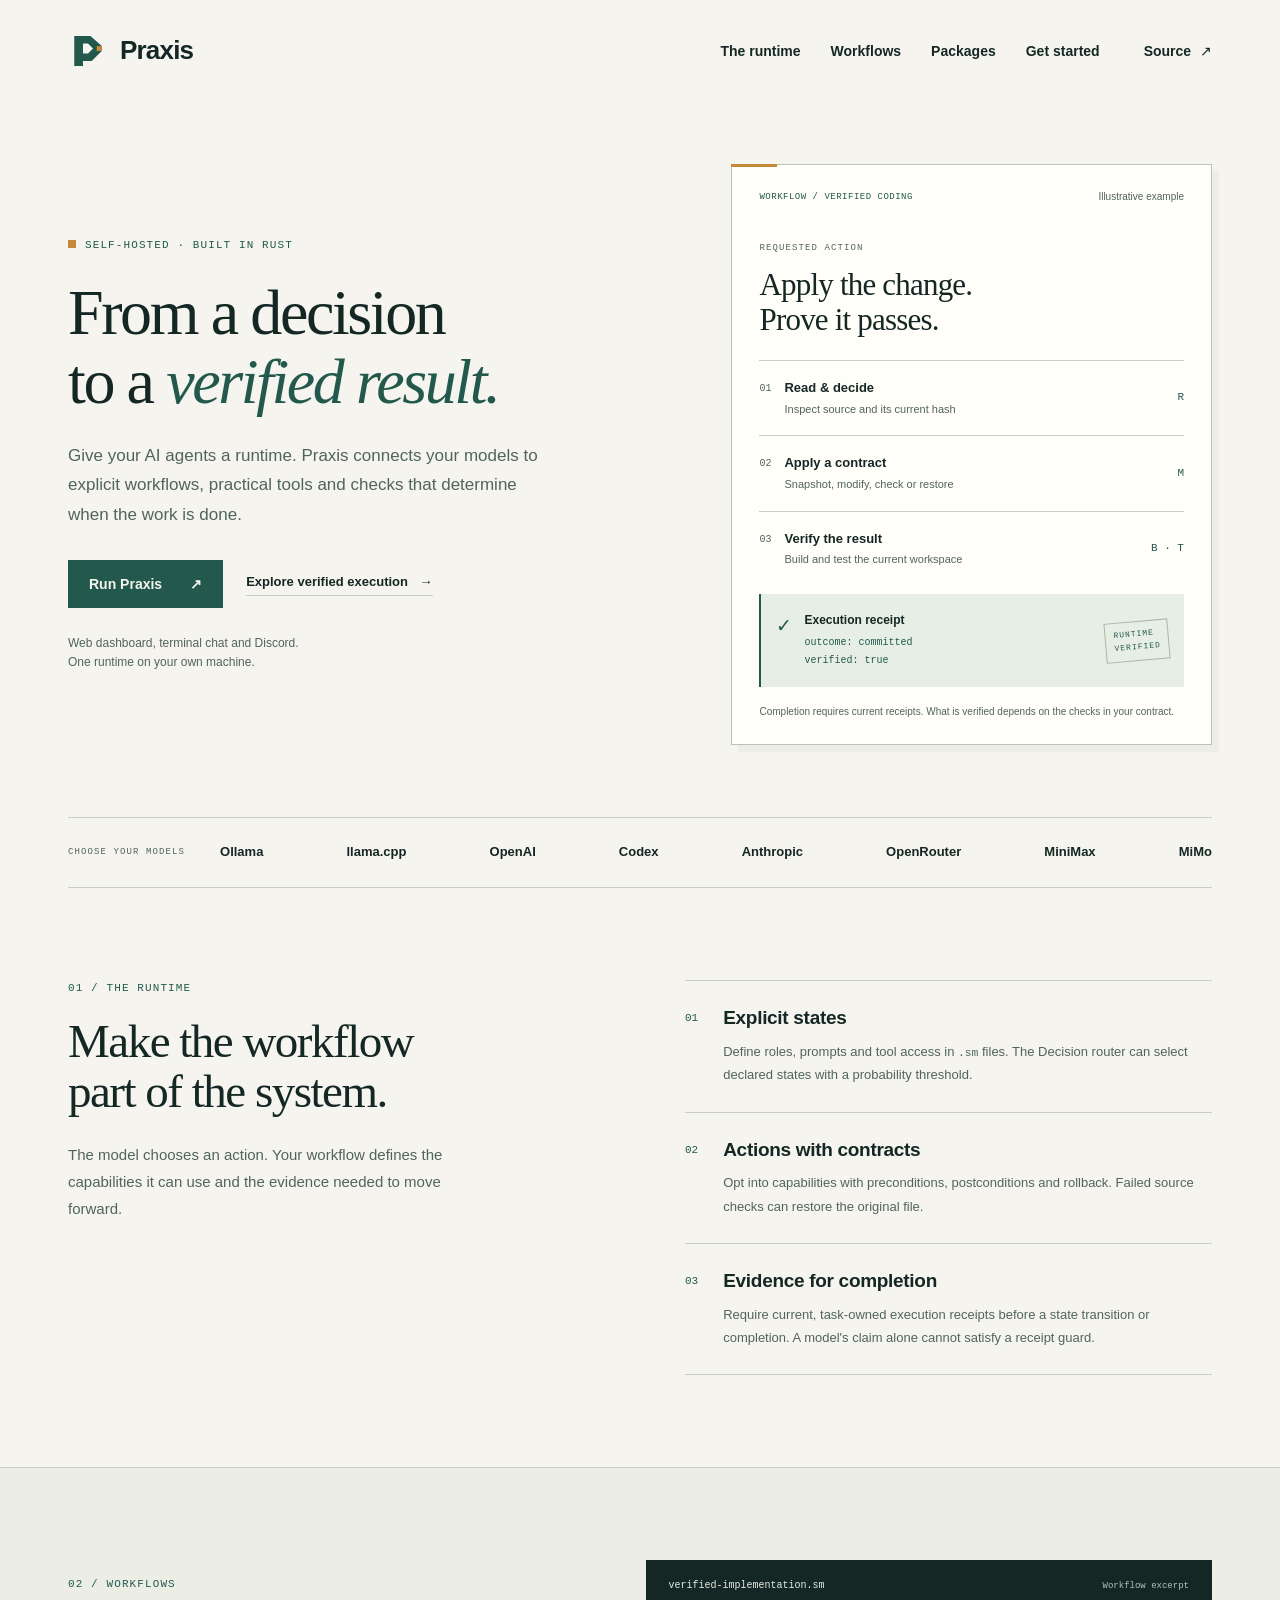
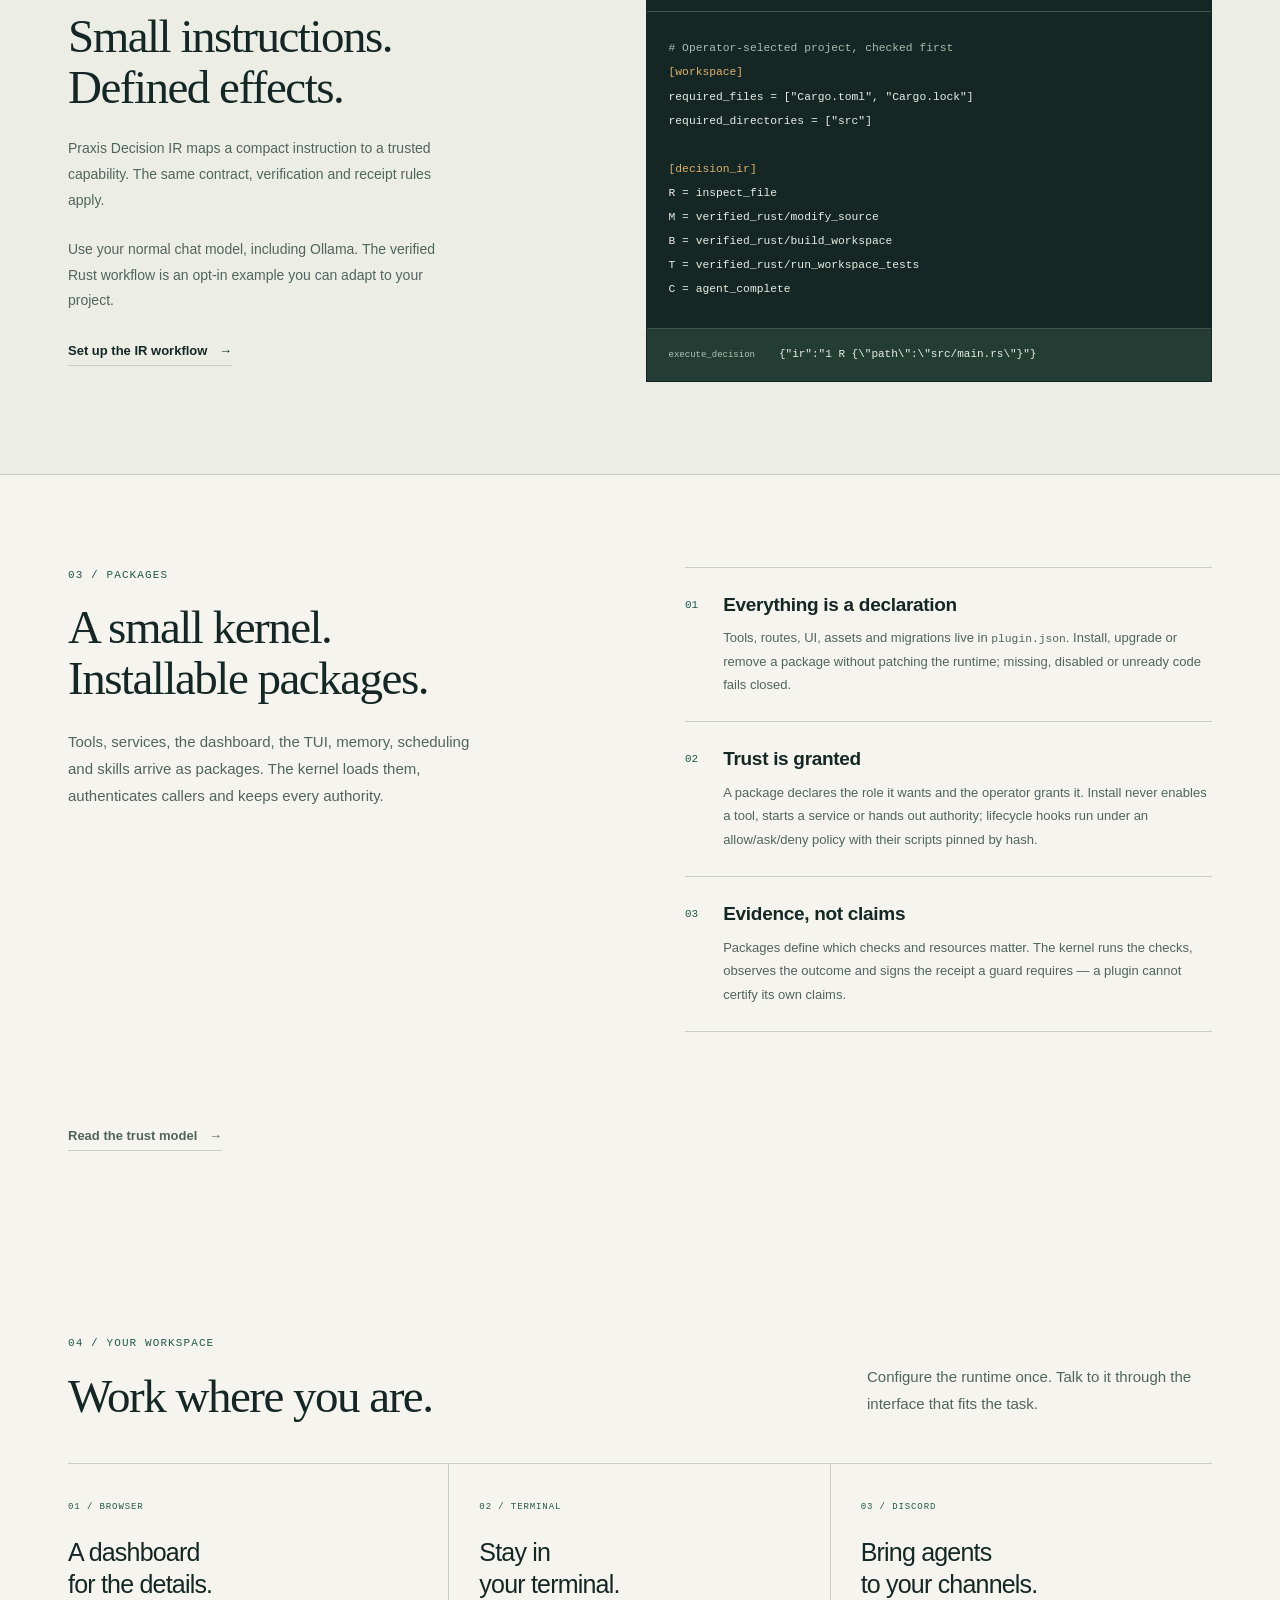
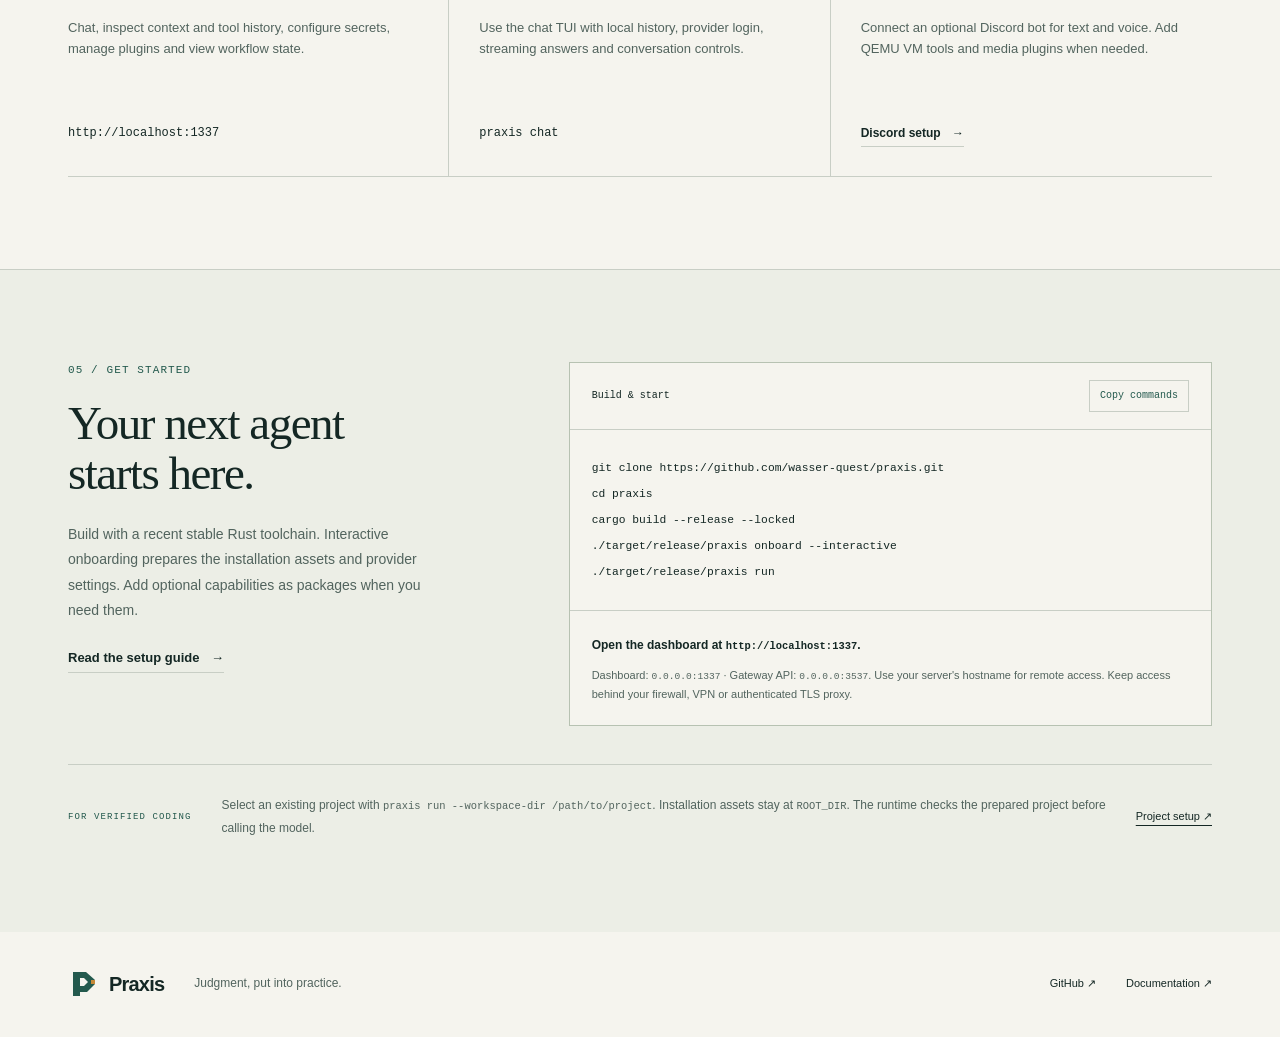
==== commit bd77158c: "Add the kernel-and-packages story to the homepage The landing page described workflows, contracts an" ====
--- a/homepage/index.html
+++ b/homepage/index.html
@@ -34,7 +34,7 @@
     <a class="wordmark" href="./" aria-label="Praxis home"><img src="assets/logo.svg" width="40" height="40" alt=""><span>Praxis</span></a>
     <button class="menu-toggle" id="menu-toggle" type="button" aria-controls="navigation" aria-expanded="false">Menu <span aria-hidden="true">+</span></button>
     <nav id="navigation" aria-label="Main navigation">
-      <a href="#runtime">The runtime</a><a href="#workflow">Workflows</a><a href="#start">Get started</a>
+      <a href="#runtime">The runtime</a><a href="#workflow">Workflows</a><a href="#packages">Packages</a><a href="#start">Get started</a>
       <a class="source-link" href="https://github.com/wasser-quest/praxis">Source <span aria-hidden="true">↗</span></a>
     </nav>
   </header>
@@ -87,8 +87,17 @@
 C = agent_complete</code></pre><div class="instruction"><span>execute_decision</span><code>{"ir":"1 R {\"path\":\"src/main.rs\"}"}</code></div></div>
       </div>
     </section>
+    <section class="runtime-section wrap section" id="packages" aria-labelledby="packages-title">
+      <div class="section-heading"><p class="eyebrow">03 / Packages</p><h2 id="packages-title">A small kernel.<br>Installable packages.</h2><p>Tools, services, the dashboard, the TUI, memory, scheduling and skills arrive as packages. The kernel loads them, authenticates callers and keeps every authority.</p></div>
+      <div class="principles">
+        <article><span class="principle-number">01</span><div><h3>Everything is a declaration</h3><p>Tools, routes, UI, assets and migrations live in <code>plugin.json</code>. Install, upgrade or remove a package without patching the runtime; missing, disabled or unready code fails closed.</p></div></article>
+        <article><span class="principle-number">02</span><div><h3>Trust is granted</h3><p>A package declares the role it wants and the operator grants it. Install never enables a tool, starts a service or hands out authority; lifecycle hooks run under an allow/ask/deny policy with their scripts pinned by hash.</p></div></article>
+        <article><span class="principle-number">03</span><div><h3>Evidence, not claims</h3><p>Packages define which checks and resources matter. The kernel runs the checks, observes the outcome and signs the receipt a guard requires — a plugin cannot certify its own claims.</p></div></article>
+      </div>
+      <p><a class="text-link" href="https://github.com/wasser-quest/praxis/blob/main/docs/PLUGIN_LIFECYCLE.md">Read the trust model <span aria-hidden="true">→</span></a></p>
+    </section>
     <section class="interfaces-section wrap section" aria-labelledby="interfaces-title">
-      <div class="section-heading horizontal"><div><p class="eyebrow">03 / Your workspace</p><h2 id="interfaces-title">Work where you are.</h2></div><p>Configure the runtime once. Talk to it through the interface that fits the task.</p></div>
+      <div class="section-heading horizontal"><div><p class="eyebrow">04 / Your workspace</p><h2 id="interfaces-title">Work where you are.</h2></div><p>Configure the runtime once. Talk to it through the interface that fits the task.</p></div>
       <div class="interfaces">
         <article><span class="interface-tag">01 / Browser</span><h3>A dashboard<br>for the details.</h3><p>Chat, inspect context and tool history, configure secrets, manage plugins and view workflow state.</p><code class="interface-address">http://localhost:1337</code></article>
         <article><span class="interface-tag">02 / Terminal</span><h3>Stay in<br>your terminal.</h3><p>Use the chat TUI with local history, provider login, streaming answers and conversation controls.</p><code class="interface-address">praxis chat</code></article>
@@ -97,7 +106,7 @@
     </section>
     <section class="start-section section" id="start" aria-labelledby="start-title">
       <div class="wrap start-grid">
-        <div><p class="eyebrow">04 / Get started</p><h2 id="start-title">Your next agent<br>starts here.</h2><p>Build with a recent stable Rust toolchain. Interactive onboarding prepares the installation assets and provider settings.</p><a class="text-link" href="https://github.com/wasser-quest/praxis#quick-start">Read the setup guide <span aria-hidden="true">→</span></a></div>
+        <div><p class="eyebrow">05 / Get started</p><h2 id="start-title">Your next agent<br>starts here.</h2><p>Build with a recent stable Rust toolchain. Interactive onboarding prepares the installation assets and provider settings. Add optional capabilities as packages when you need them.</p><a class="text-link" href="https://github.com/wasser-quest/praxis#quick-start">Read the setup guide <span aria-hidden="true">→</span></a></div>
         <div class="setup-sheet"><div class="code-heading"><span>Build &amp; start</span><button class="copy-button" type="button" data-copy-target="setup-commands" aria-label="Copy setup commands">Copy commands</button></div><pre><code id="setup-commands">git clone https://github.com/wasser-quest/praxis.git
 cd praxis
 cargo build --release --locked
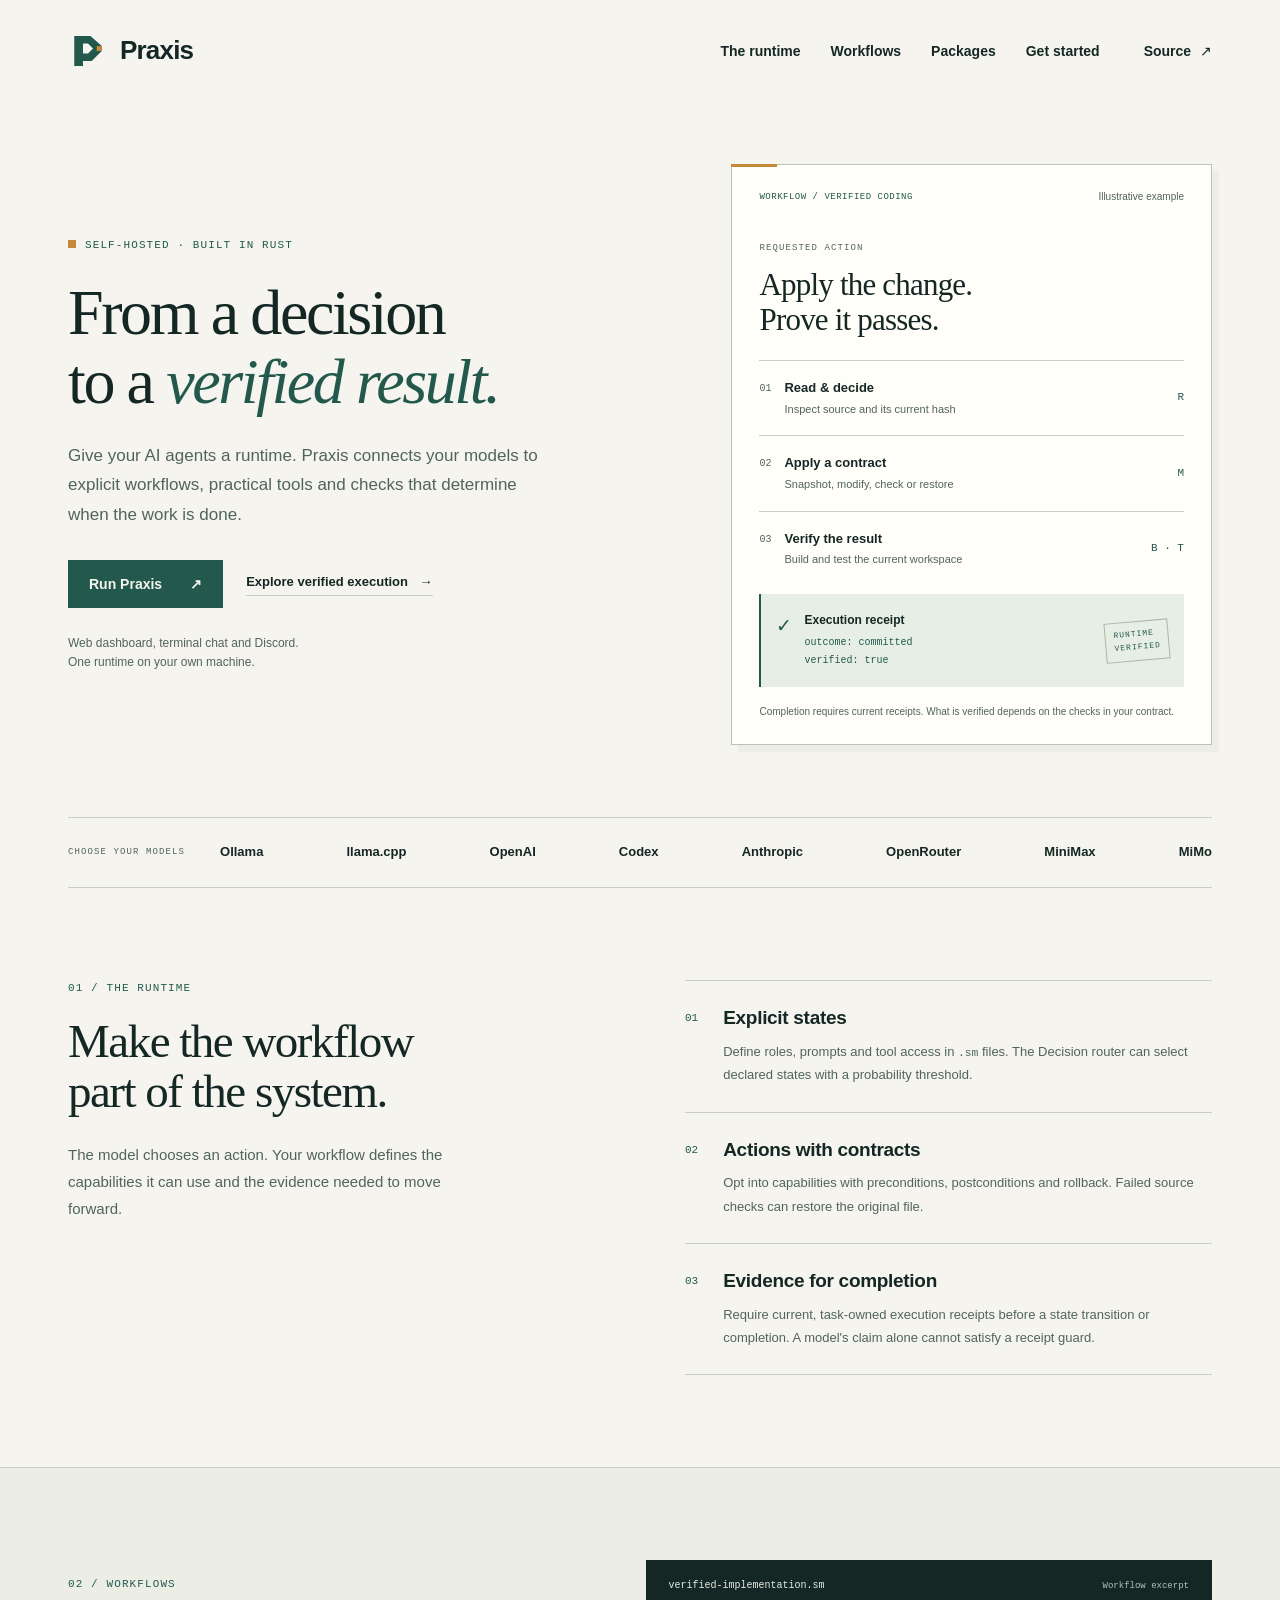
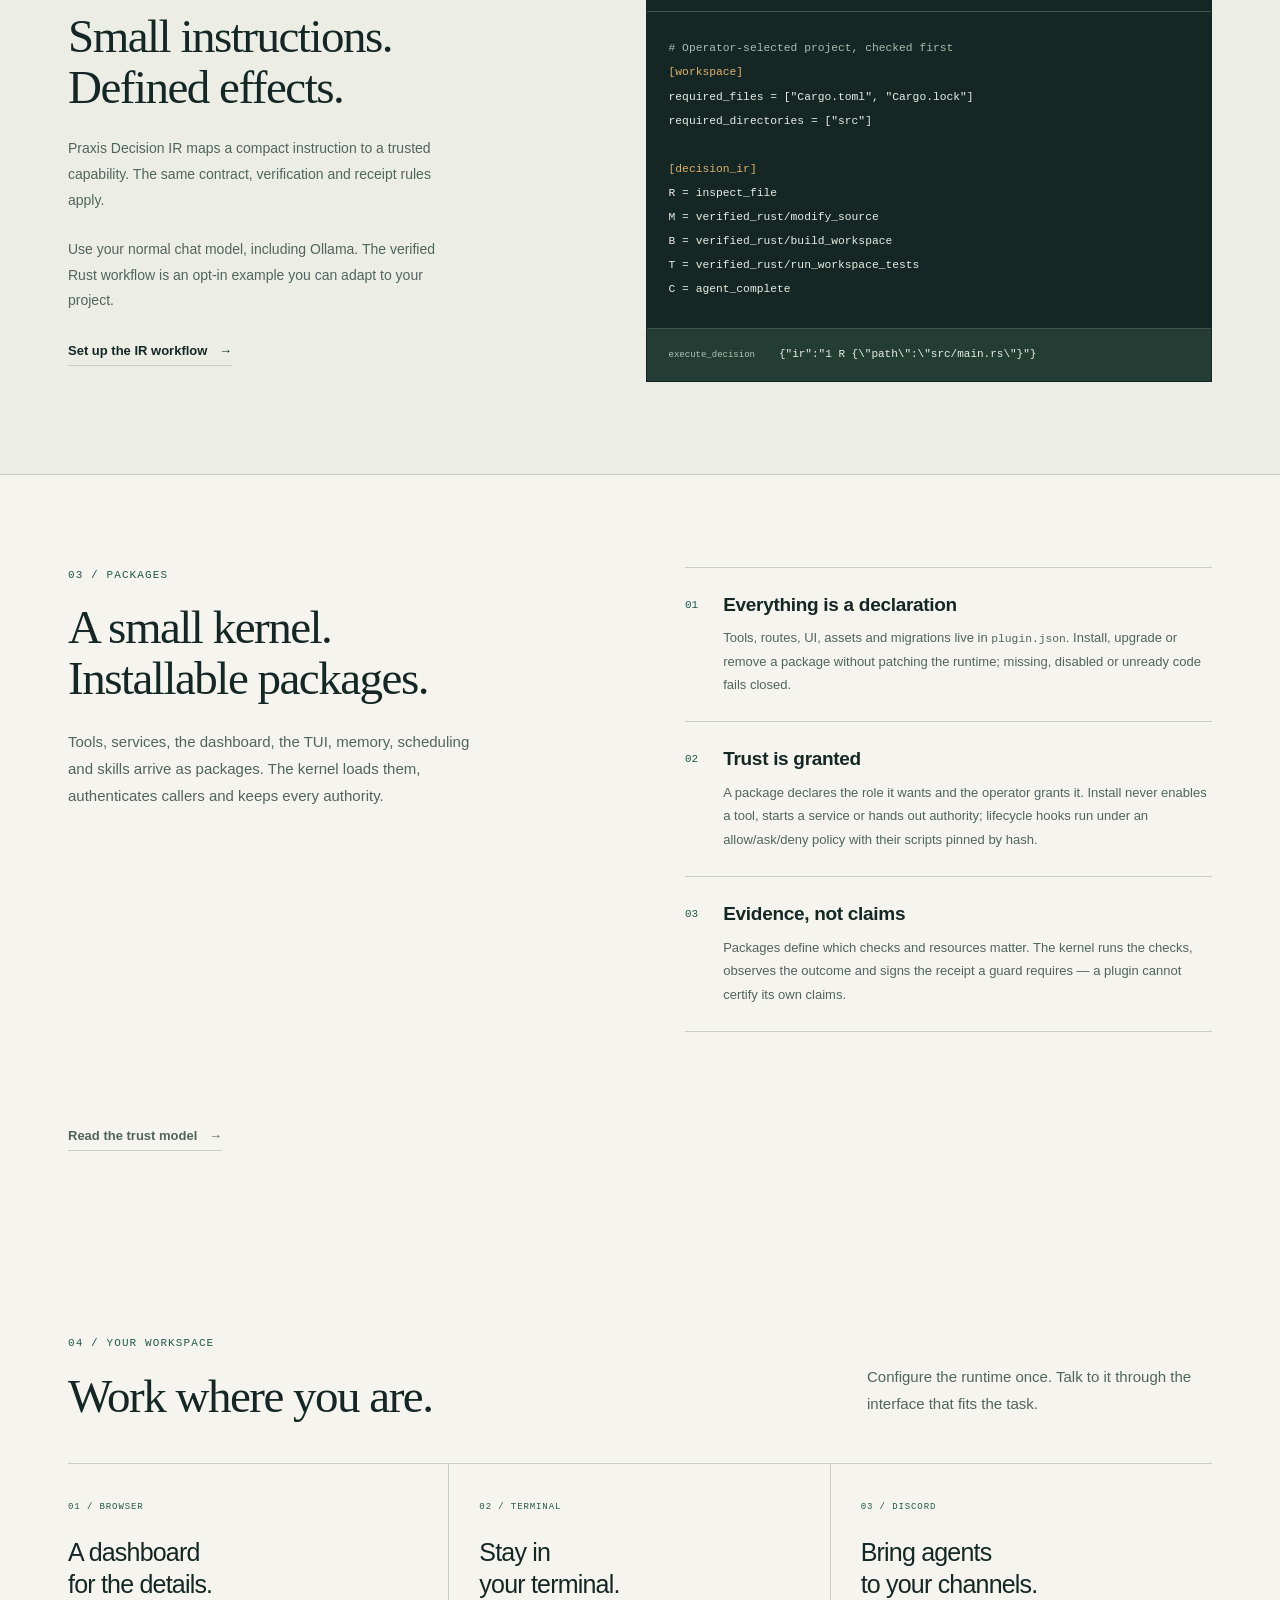
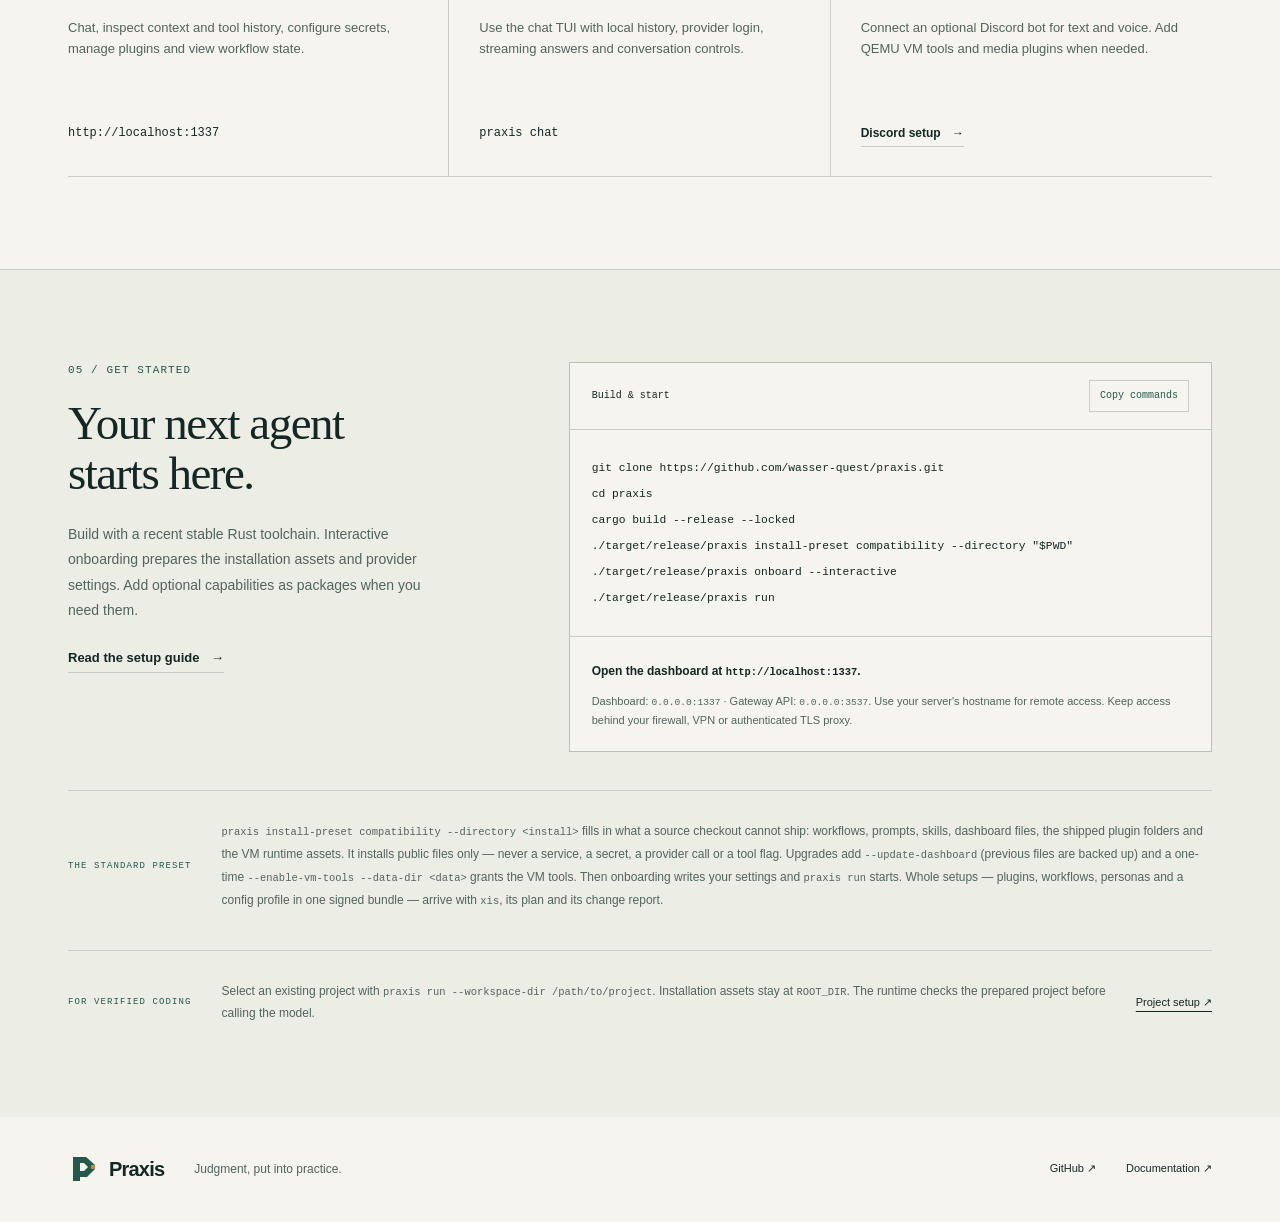
==== commit 4c80f1f5: "Explain the standard preset on the homepage The get-started flow now shows the documented install se" ====
--- a/homepage/index.html
+++ b/homepage/index.html
@@ -110,9 +110,11 @@
         <div class="setup-sheet"><div class="code-heading"><span>Build &amp; start</span><button class="copy-button" type="button" data-copy-target="setup-commands" aria-label="Copy setup commands">Copy commands</button></div><pre><code id="setup-commands">git clone https://github.com/wasser-quest/praxis.git
 cd praxis
 cargo build --release --locked
+./target/release/praxis install-preset compatibility --directory "$PWD"
 ./target/release/praxis onboard --interactive
 ./target/release/praxis run</code></pre><div class="setup-note"><strong>Open the dashboard at <code>http://localhost:1337</code>.</strong><p>Dashboard: <code>0.0.0.0:1337</code> · Gateway API: <code>0.0.0.0:3537</code>. Use your server's hostname for remote access. Keep access behind your firewall, VPN or authenticated TLS proxy.</p></div></div>
       </div>
+      <div class="wrap workspace-note"><span class="small-label">The standard preset</span><p><code>praxis install-preset compatibility --directory &lt;install&gt;</code> fills in what a source checkout cannot ship: workflows, prompts, skills, dashboard files, the shipped plugin folders and the VM runtime assets. It installs public files only &mdash; never a service, a secret, a provider call or a tool flag. Upgrades add <code>--update-dashboard</code> (previous files are backed up) and a one-time <code>--enable-vm-tools --data-dir &lt;data&gt;</code> grants the VM tools. Then onboarding writes your settings and <code>praxis run</code> starts. Whole setups &mdash; plugins, workflows, personas and a config profile in one signed bundle &mdash; arrive with <code>xis</code>, its plan and its change report.</p></div>
       <div class="wrap workspace-note"><span class="small-label">For verified coding</span><p>Select an existing project with <code>praxis run --workspace-dir /path/to/project</code>. Installation assets stay at <code>ROOT_DIR</code>. The runtime checks the prepared project before calling the model.</p><a href="https://github.com/wasser-quest/praxis/blob/main/docs/DECISION_IR.md">Project setup <span aria-hidden="true">↗</span></a></div>
     </section>
   </main>
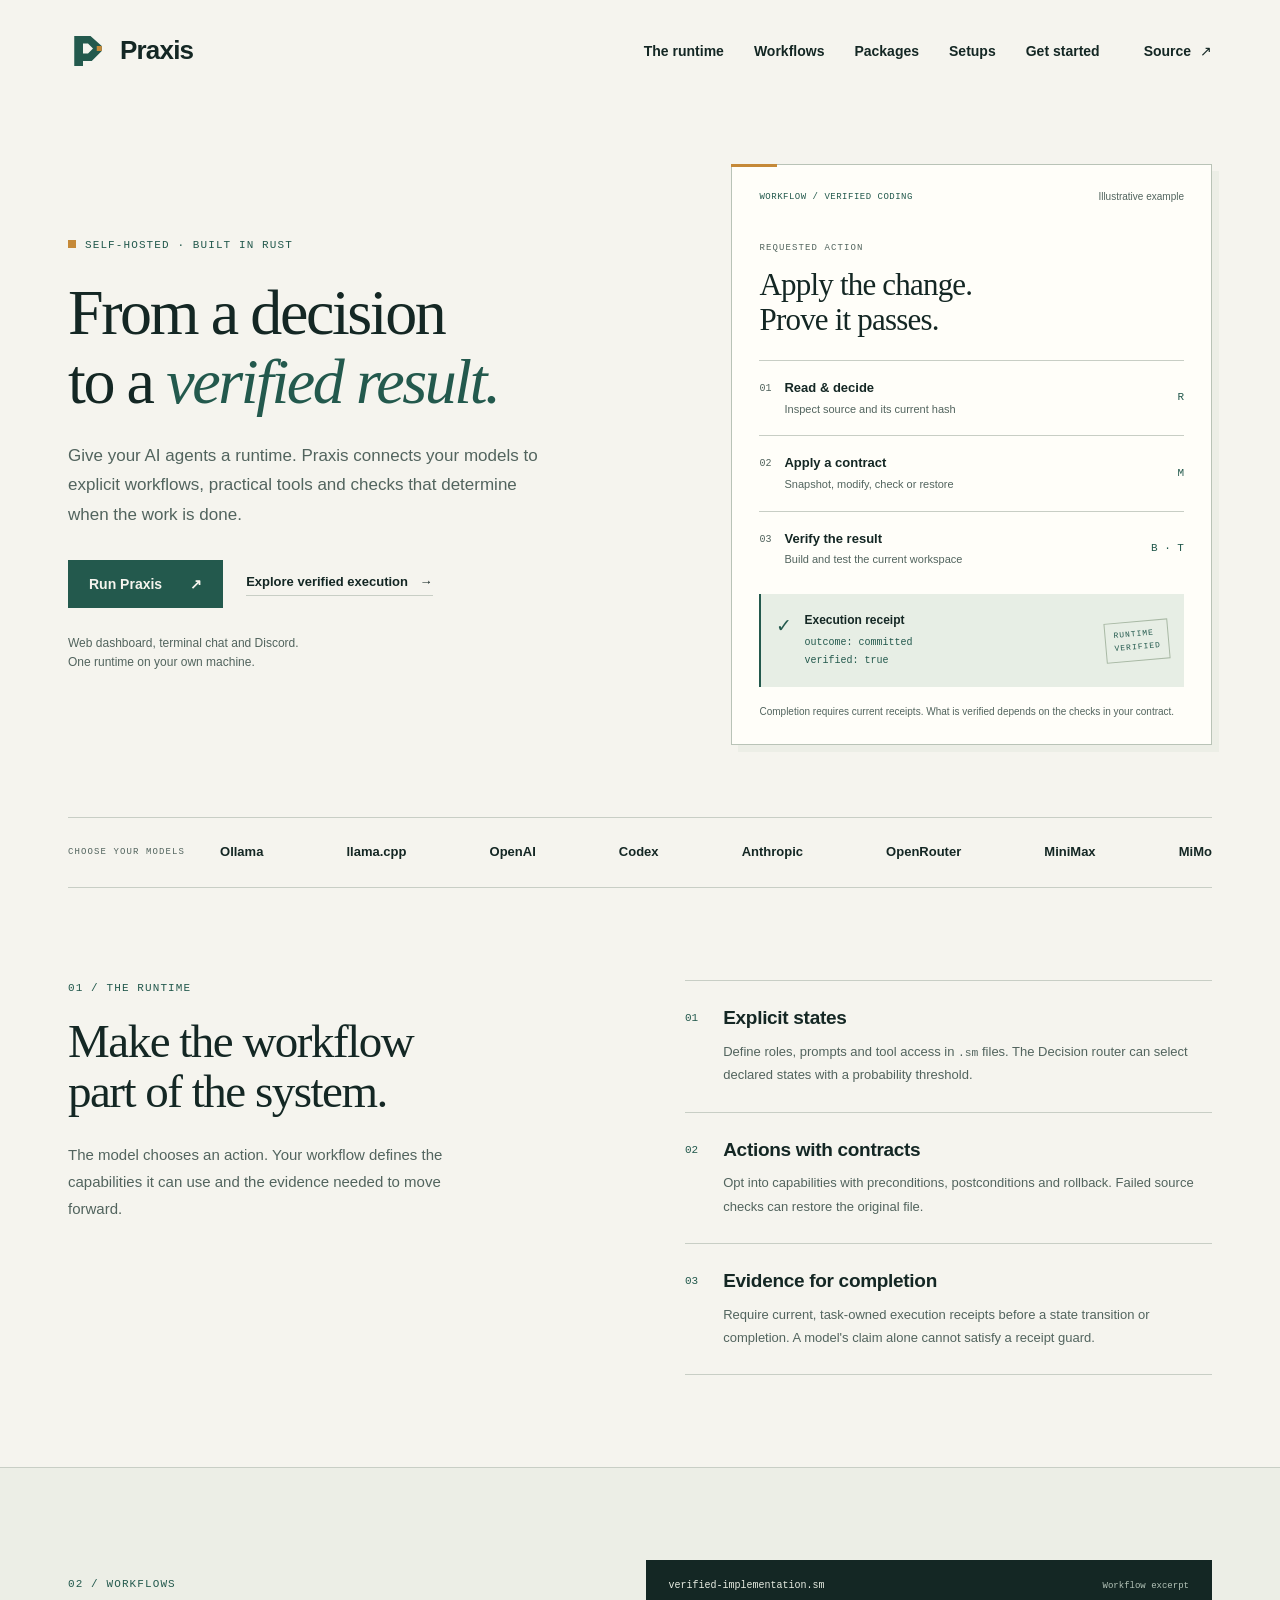
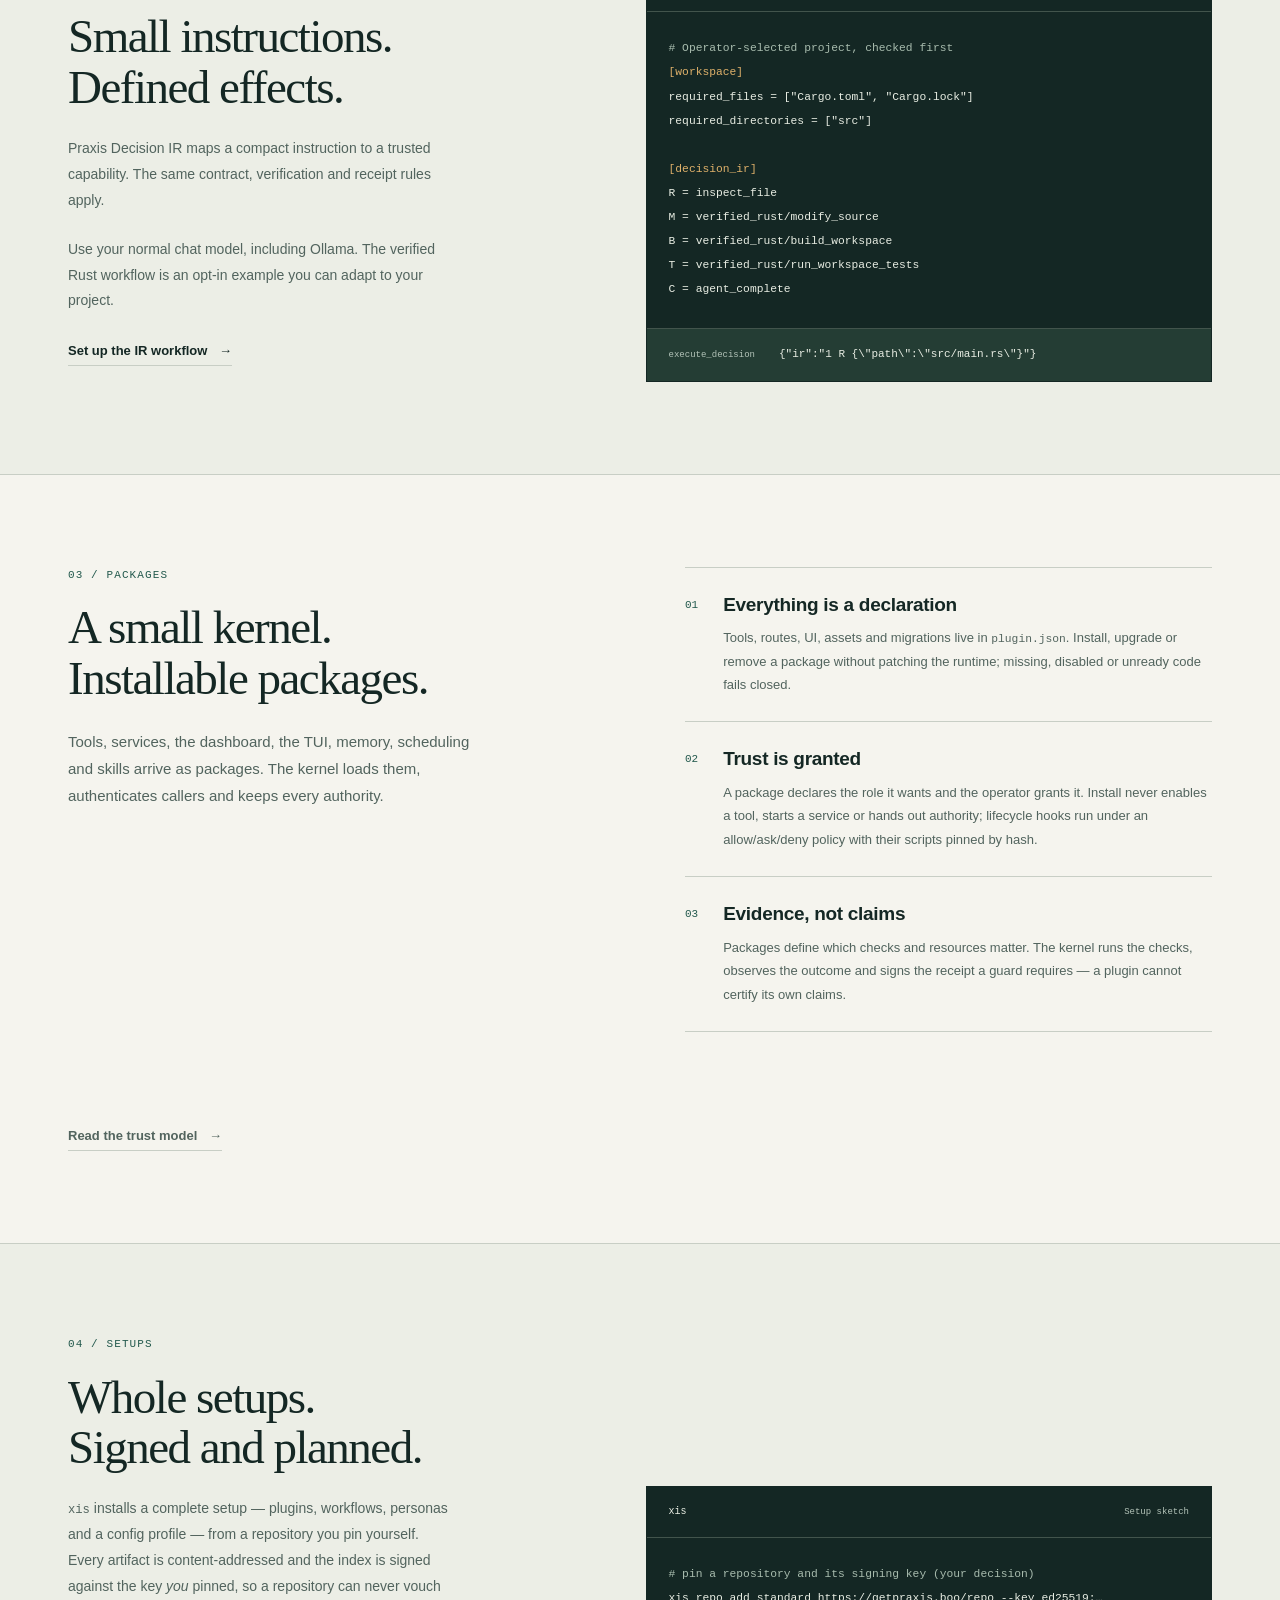
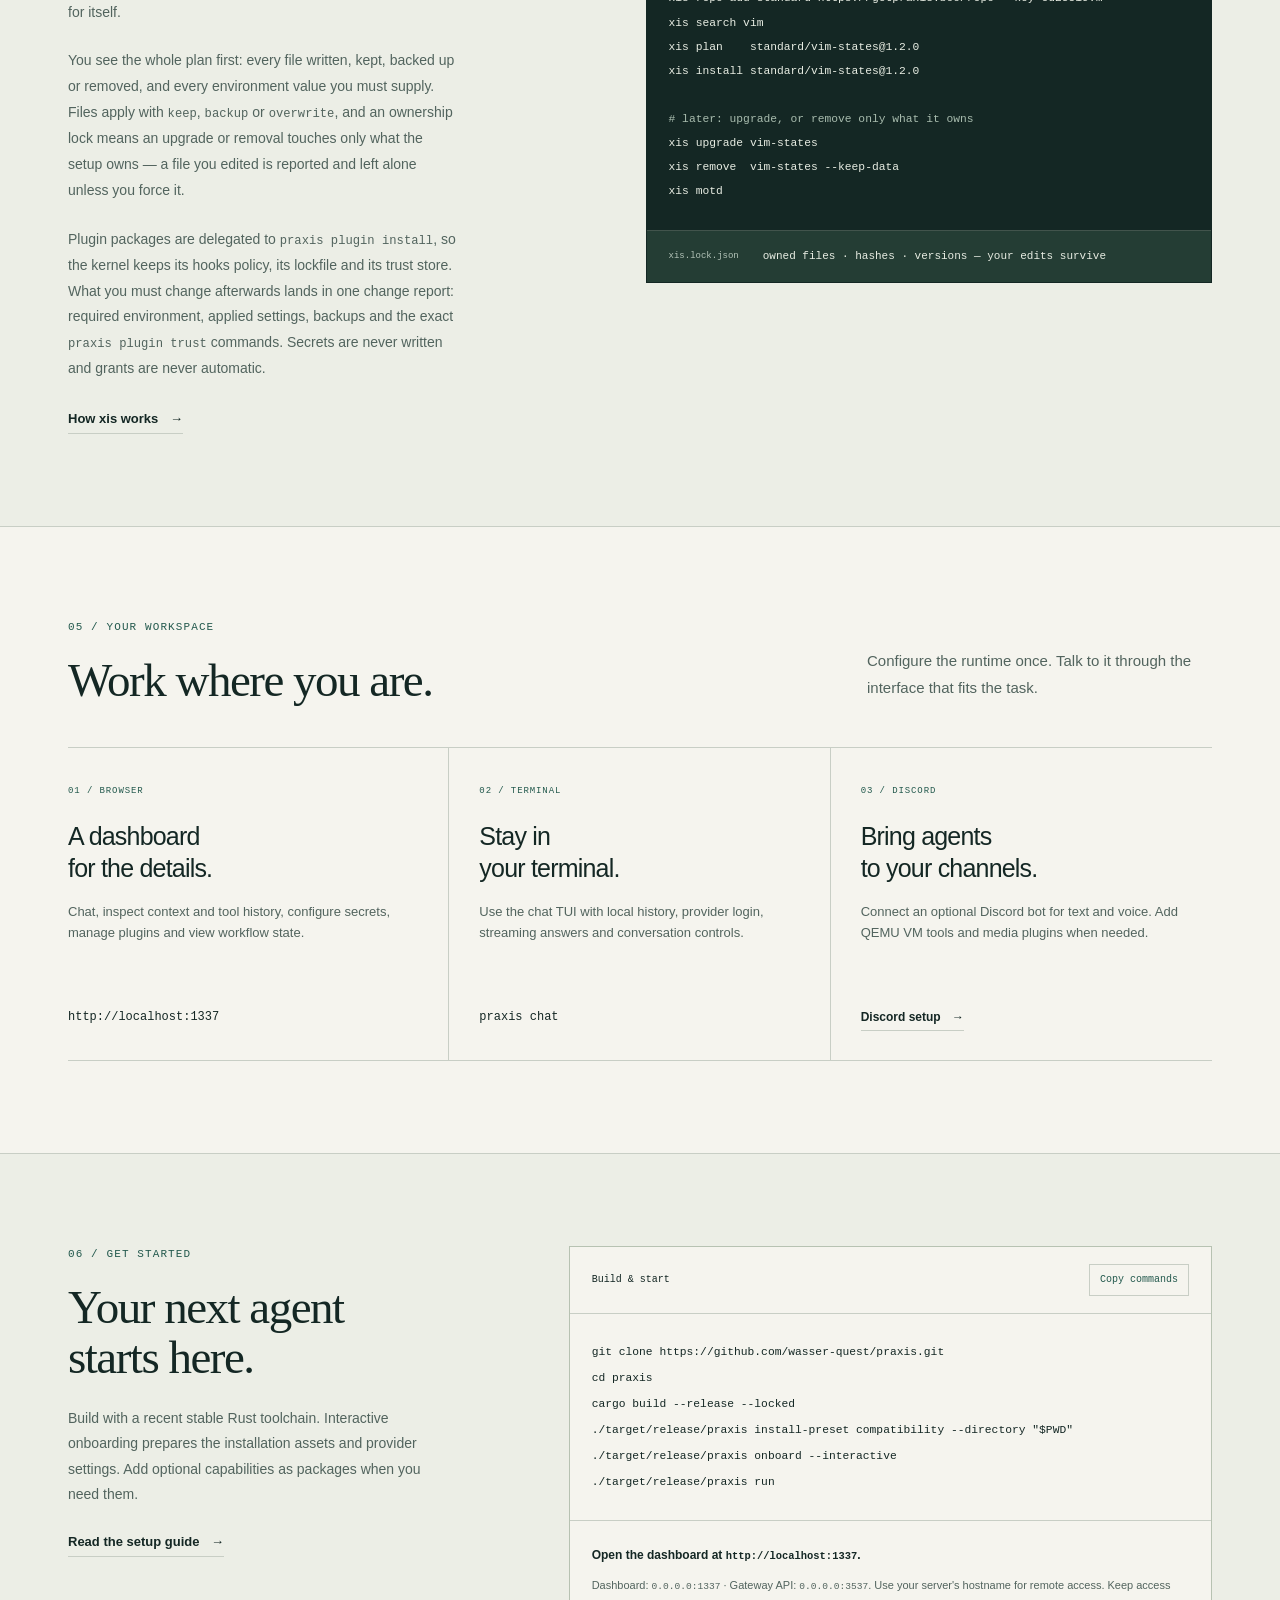
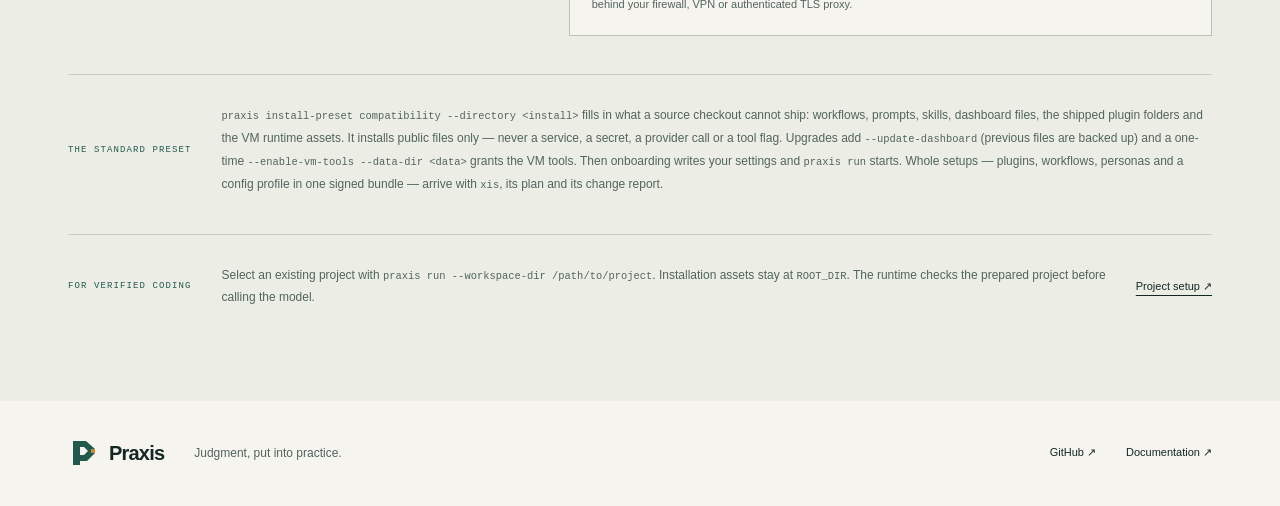
==== commit 758f1c38: "Explain xis on the homepage A '04 / Setups' section shows how whole setups arrive: repositories pinn" ====
--- a/homepage/index.html
+++ b/homepage/index.html
@@ -34,7 +34,7 @@
     <a class="wordmark" href="./" aria-label="Praxis home"><img src="assets/logo.svg" width="40" height="40" alt=""><span>Praxis</span></a>
     <button class="menu-toggle" id="menu-toggle" type="button" aria-controls="navigation" aria-expanded="false">Menu <span aria-hidden="true">+</span></button>
     <nav id="navigation" aria-label="Main navigation">
-      <a href="#runtime">The runtime</a><a href="#workflow">Workflows</a><a href="#packages">Packages</a><a href="#start">Get started</a>
+      <a href="#runtime">The runtime</a><a href="#workflow">Workflows</a><a href="#packages">Packages</a><a href="#setups">Setups</a><a href="#start">Get started</a>
       <a class="source-link" href="https://github.com/wasser-quest/praxis">Source <span aria-hidden="true">↗</span></a>
     </nav>
   </header>
@@ -96,8 +96,23 @@
       </div>
       <p><a class="text-link" href="https://github.com/wasser-quest/praxis/blob/main/docs/PLUGIN_LIFECYCLE.md">Read the trust model <span aria-hidden="true">→</span></a></p>
     </section>
+    <section class="workflow-section section" id="setups" aria-labelledby="setups-title">
+      <div class="wrap workflow-grid">
+        <div class="workflow-copy"><p class="eyebrow">04 / Setups</p><h2 id="setups-title">Whole setups.<br>Signed and planned.</h2><p><code>xis</code> installs a complete setup — plugins, workflows, personas and a config profile — from a repository you pin yourself. Every artifact is content-addressed and the index is signed against the key <em>you</em> pinned, so a repository can never vouch for itself.</p><p>You see the whole plan first: every file written, kept, backed up or removed, and every environment value you must supply. Files apply with <code>keep</code>, <code>backup</code> or <code>overwrite</code>, and an ownership lock means an upgrade or removal touches only what the setup owns — a file you edited is reported and left alone unless you force it.</p><p>Plugin packages are delegated to <code>praxis plugin install</code>, so the kernel keeps its hooks policy, its lockfile and its trust store. What you must change afterwards lands in one change report: required environment, applied settings, backups and the exact <code>praxis plugin trust</code> commands. Secrets are never written and grants are never automatic.</p><a class="text-link" href="https://github.com/wasser-quest/praxis/blob/main/docs/XIS_PACKAGE_MANAGER.md">How xis works <span aria-hidden="true">→</span></a></div>
+        <div class="code-sheet"><div class="code-heading"><span>xis</span><span>Setup sketch</span></div><pre><code><span class="code-muted"># pin a repository and its signing key (your decision)</span>
+xis repo add standard https://getpraxis.boo/repo --key ed25519:…
+xis search vim
+xis plan    standard/vim-states@1.2.0
+xis install standard/vim-states@1.2.0
+
+<span class="code-muted"># later: upgrade, or remove only what it owns</span>
+xis upgrade vim-states
+xis remove  vim-states --keep-data
+xis motd</code></pre><div class="instruction"><span>xis.lock.json</span><code>owned files · hashes · versions — your edits survive</code></div></div>
+      </div>
+    </section>
     <section class="interfaces-section wrap section" aria-labelledby="interfaces-title">
-      <div class="section-heading horizontal"><div><p class="eyebrow">04 / Your workspace</p><h2 id="interfaces-title">Work where you are.</h2></div><p>Configure the runtime once. Talk to it through the interface that fits the task.</p></div>
+      <div class="section-heading horizontal"><div><p class="eyebrow">05 / Your workspace</p><h2 id="interfaces-title">Work where you are.</h2></div><p>Configure the runtime once. Talk to it through the interface that fits the task.</p></div>
       <div class="interfaces">
         <article><span class="interface-tag">01 / Browser</span><h3>A dashboard<br>for the details.</h3><p>Chat, inspect context and tool history, configure secrets, manage plugins and view workflow state.</p><code class="interface-address">http://localhost:1337</code></article>
         <article><span class="interface-tag">02 / Terminal</span><h3>Stay in<br>your terminal.</h3><p>Use the chat TUI with local history, provider login, streaming answers and conversation controls.</p><code class="interface-address">praxis chat</code></article>
@@ -106,7 +121,7 @@
     </section>
     <section class="start-section section" id="start" aria-labelledby="start-title">
       <div class="wrap start-grid">
-        <div><p class="eyebrow">05 / Get started</p><h2 id="start-title">Your next agent<br>starts here.</h2><p>Build with a recent stable Rust toolchain. Interactive onboarding prepares the installation assets and provider settings. Add optional capabilities as packages when you need them.</p><a class="text-link" href="https://github.com/wasser-quest/praxis#quick-start">Read the setup guide <span aria-hidden="true">→</span></a></div>
+        <div><p class="eyebrow">06 / Get started</p><h2 id="start-title">Your next agent<br>starts here.</h2><p>Build with a recent stable Rust toolchain. Interactive onboarding prepares the installation assets and provider settings. Add optional capabilities as packages when you need them.</p><a class="text-link" href="https://github.com/wasser-quest/praxis#quick-start">Read the setup guide <span aria-hidden="true">→</span></a></div>
         <div class="setup-sheet"><div class="code-heading"><span>Build &amp; start</span><button class="copy-button" type="button" data-copy-target="setup-commands" aria-label="Copy setup commands">Copy commands</button></div><pre><code id="setup-commands">git clone https://github.com/wasser-quest/praxis.git
 cd praxis
 cargo build --release --locked
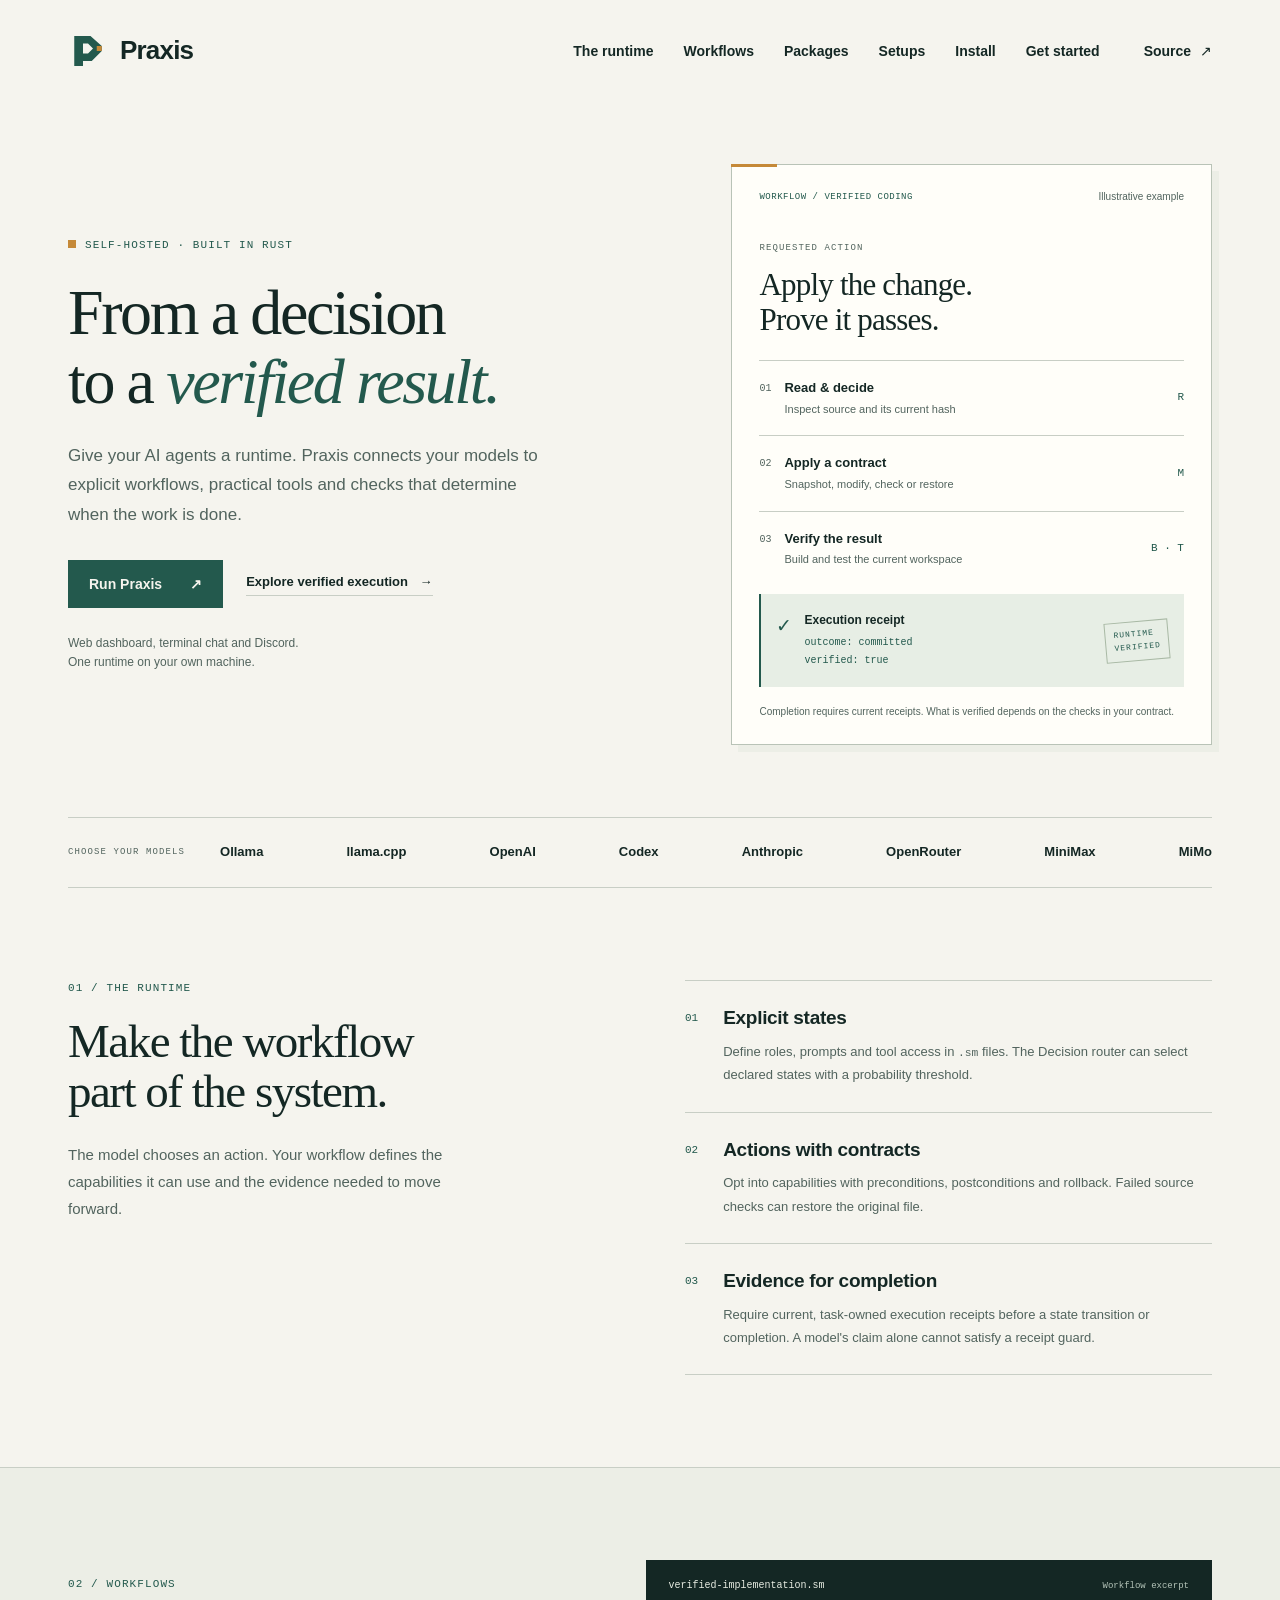
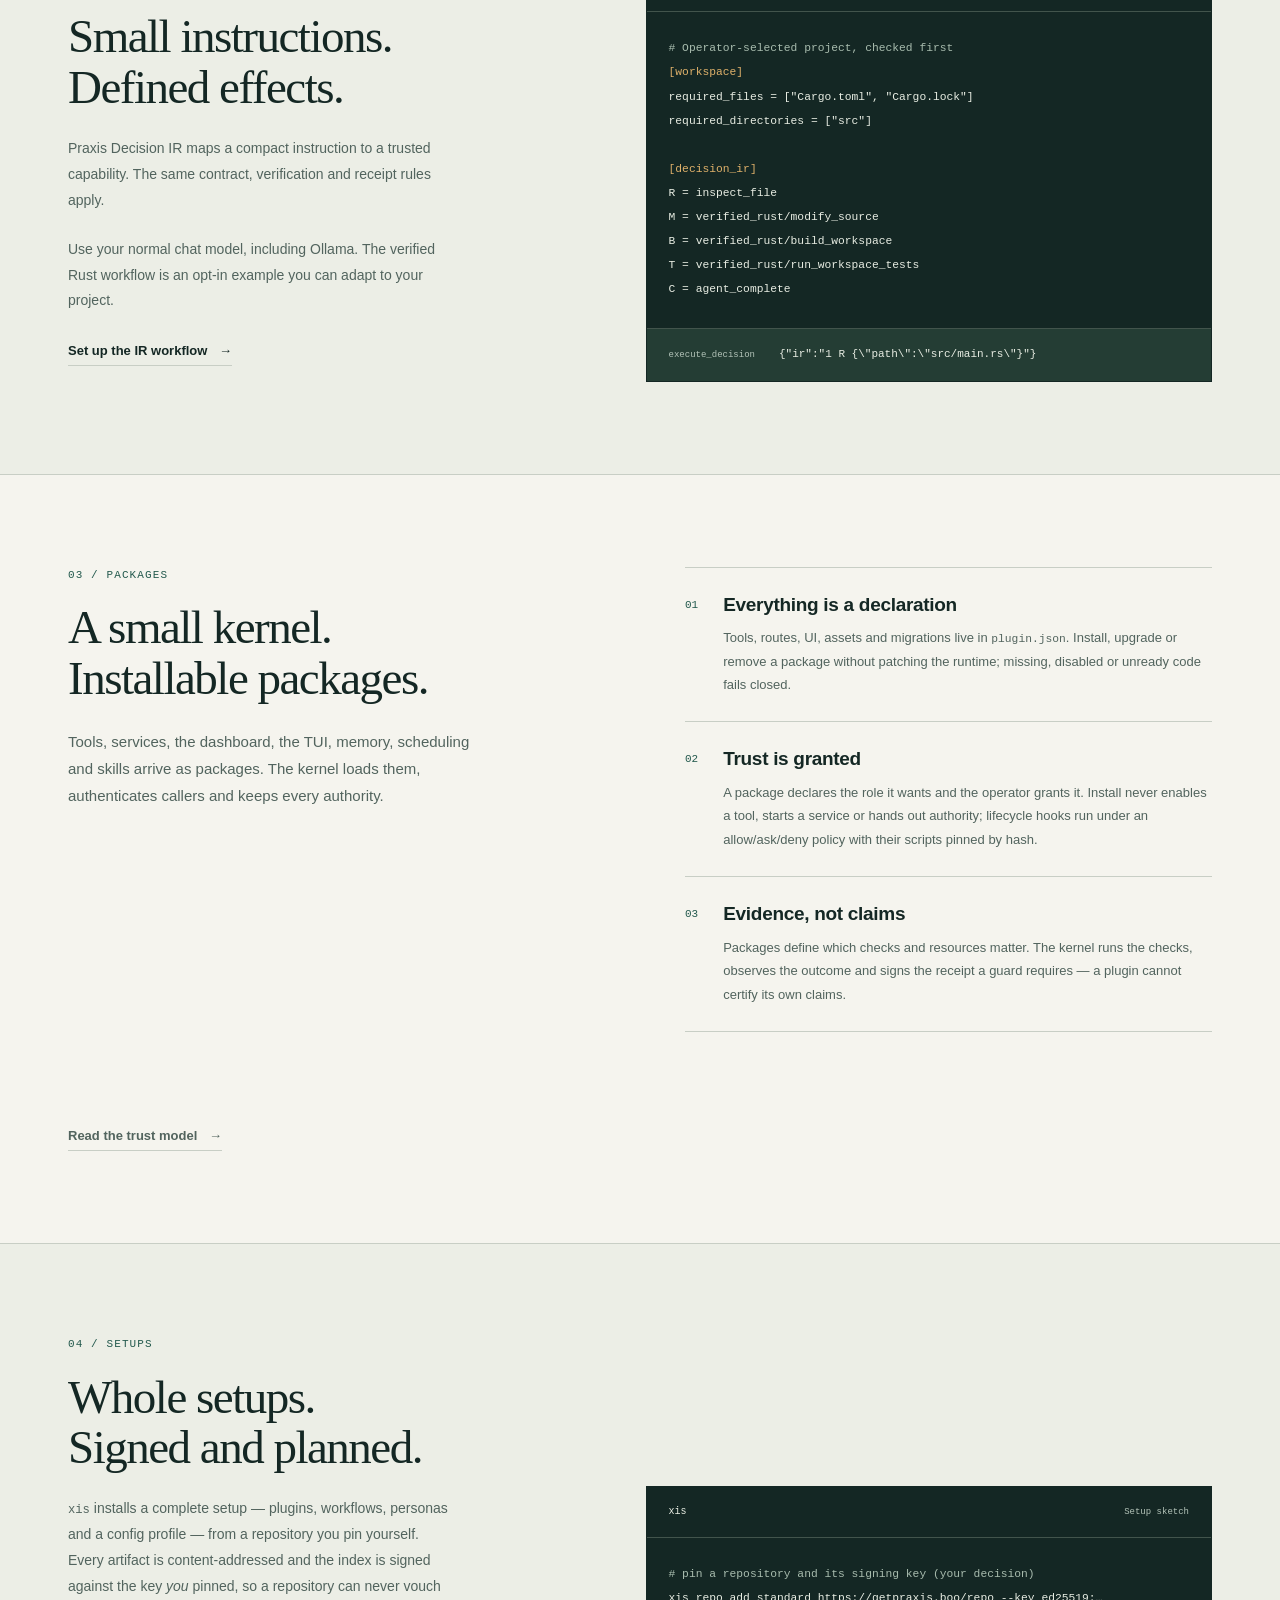
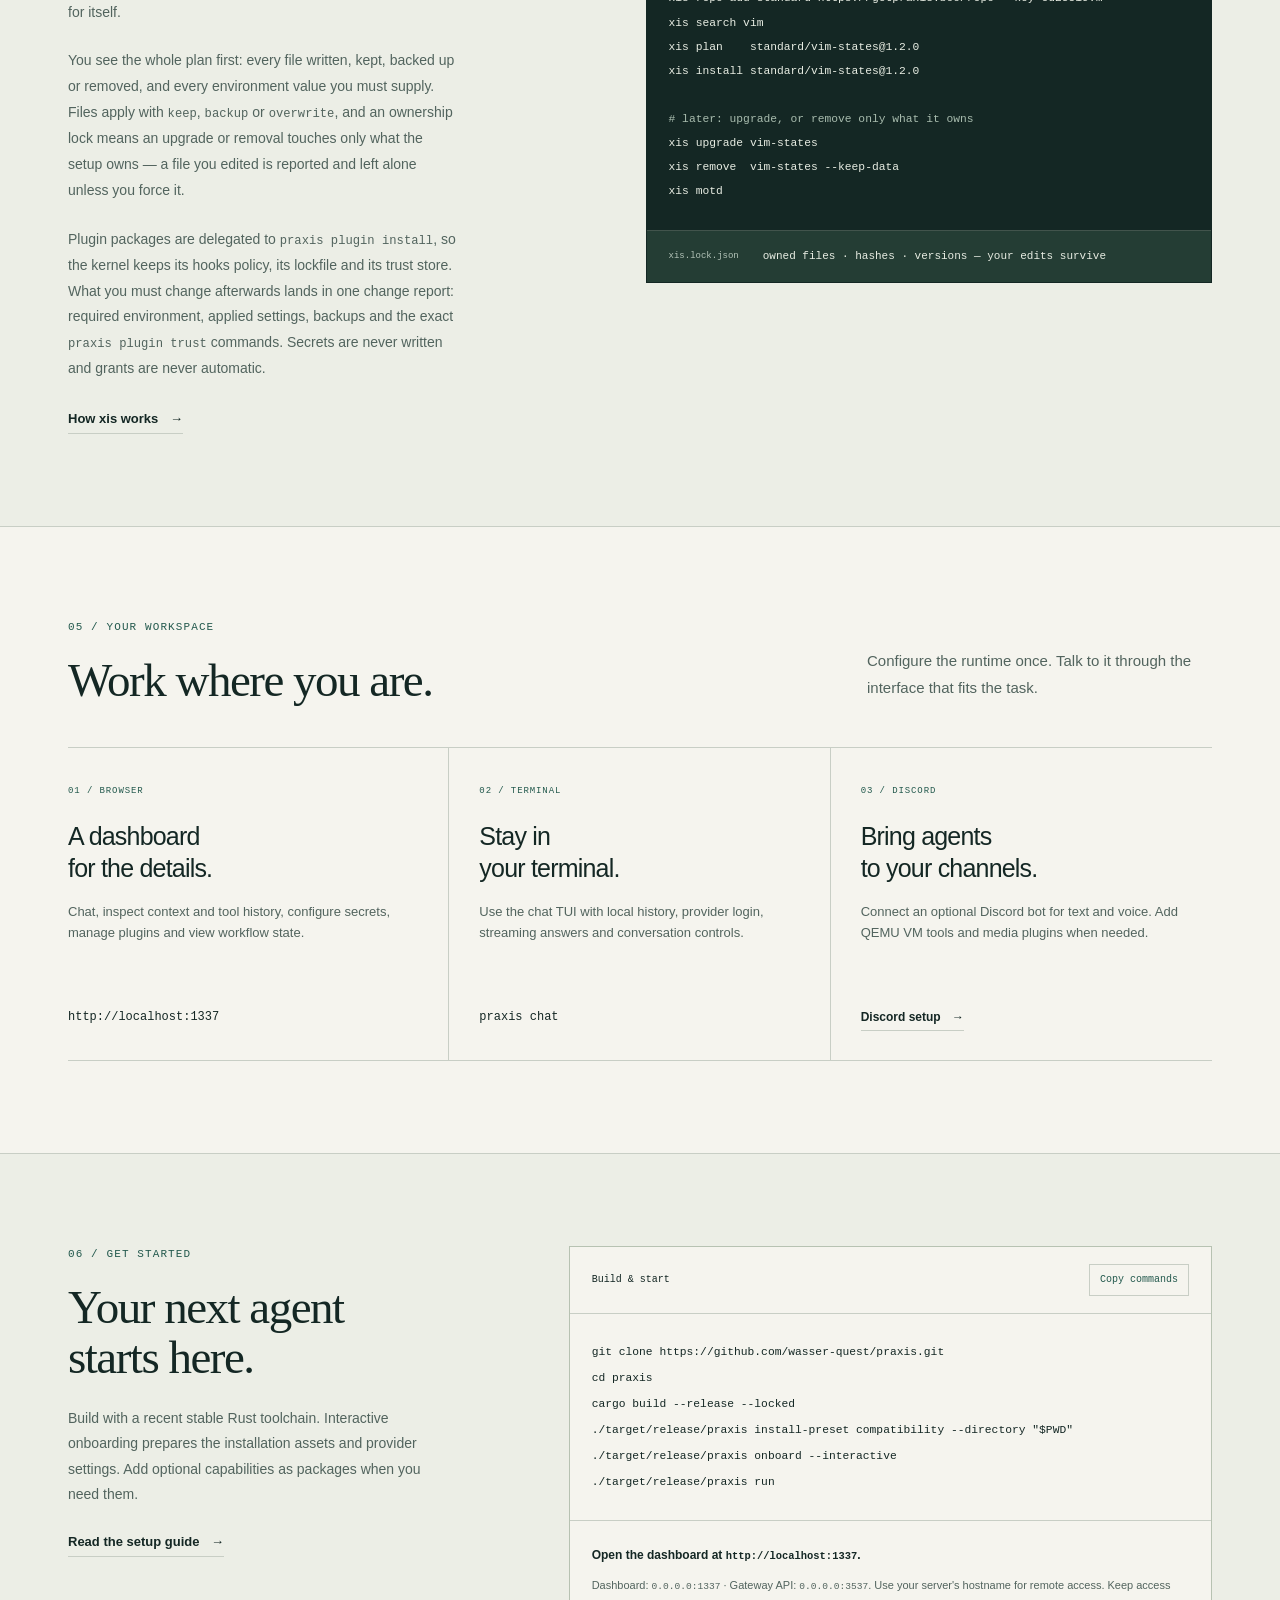
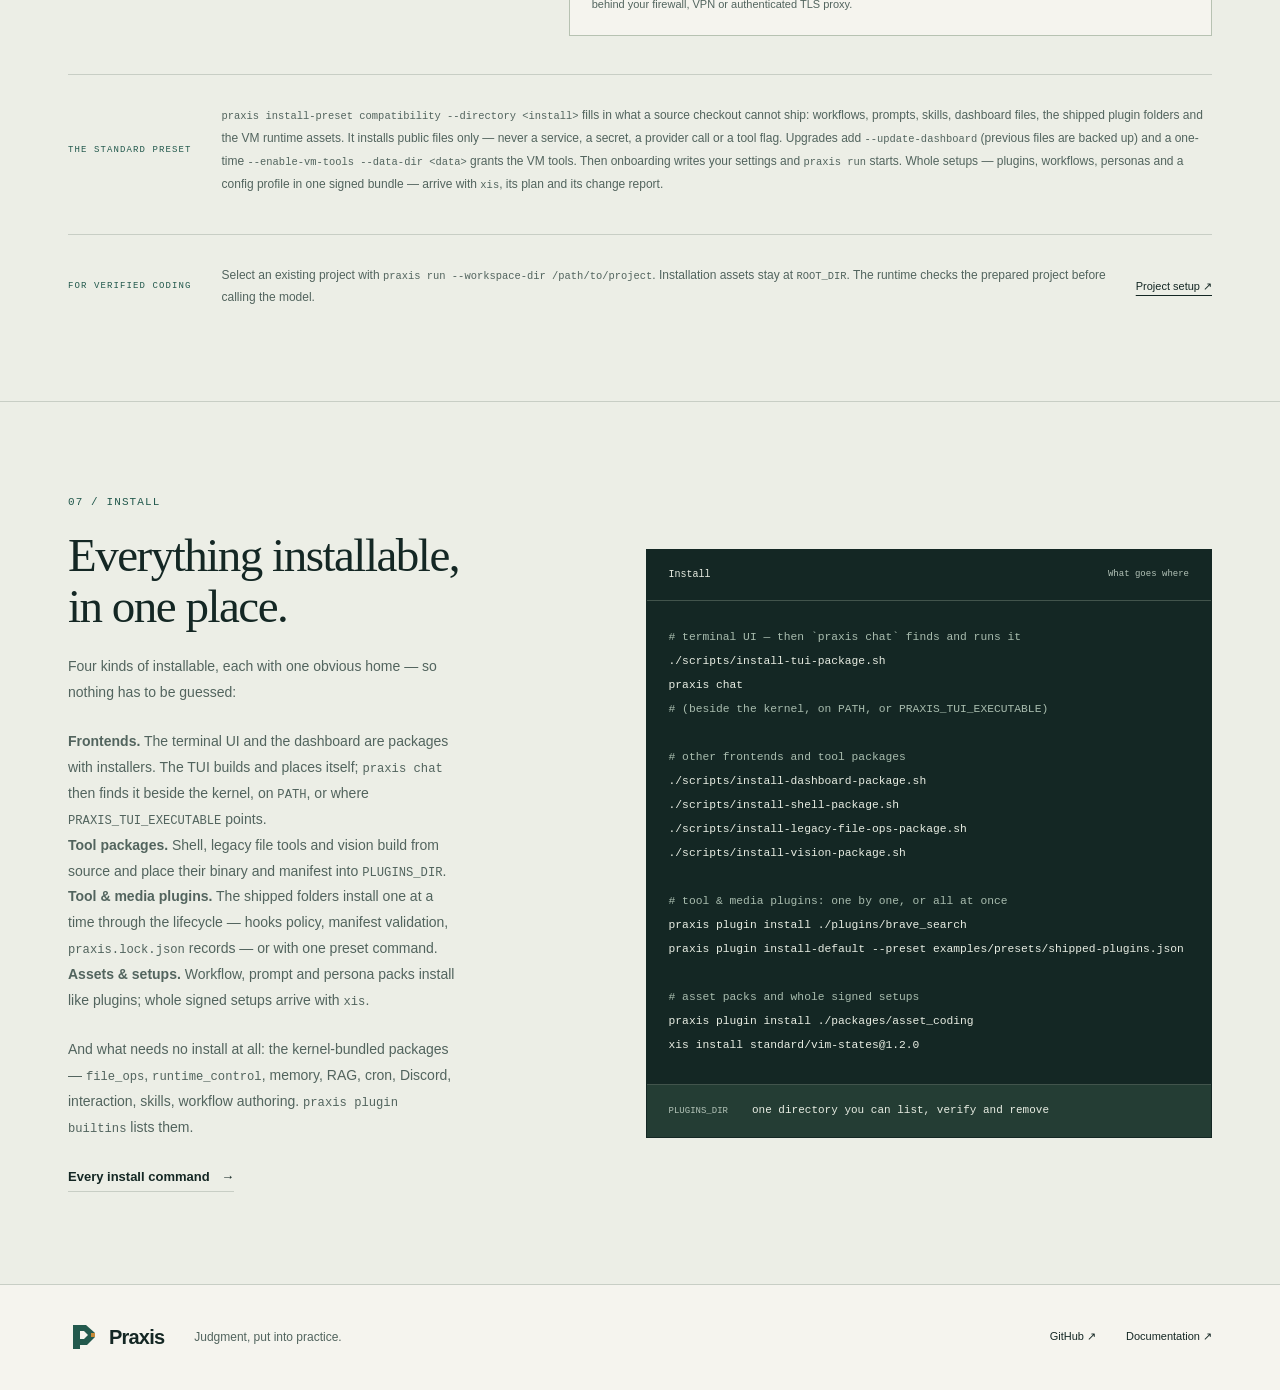
==== commit fab676c0: "Stop the TUI's 429s and map installation on the homepage The gateway rate-limits 60 requests per min" ====
--- a/homepage/index.html
+++ b/homepage/index.html
@@ -34,7 +34,7 @@
     <a class="wordmark" href="./" aria-label="Praxis home"><img src="assets/logo.svg" width="40" height="40" alt=""><span>Praxis</span></a>
     <button class="menu-toggle" id="menu-toggle" type="button" aria-controls="navigation" aria-expanded="false">Menu <span aria-hidden="true">+</span></button>
     <nav id="navigation" aria-label="Main navigation">
-      <a href="#runtime">The runtime</a><a href="#workflow">Workflows</a><a href="#packages">Packages</a><a href="#setups">Setups</a><a href="#start">Get started</a>
+      <a href="#runtime">The runtime</a><a href="#workflow">Workflows</a><a href="#packages">Packages</a><a href="#setups">Setups</a><a href="#install">Install</a><a href="#start">Get started</a>
       <a class="source-link" href="https://github.com/wasser-quest/praxis">Source <span aria-hidden="true">↗</span></a>
     </nav>
   </header>
@@ -132,6 +132,32 @@
       <div class="wrap workspace-note"><span class="small-label">The standard preset</span><p><code>praxis install-preset compatibility --directory &lt;install&gt;</code> fills in what a source checkout cannot ship: workflows, prompts, skills, dashboard files, the shipped plugin folders and the VM runtime assets. It installs public files only &mdash; never a service, a secret, a provider call or a tool flag. Upgrades add <code>--update-dashboard</code> (previous files are backed up) and a one-time <code>--enable-vm-tools --data-dir &lt;data&gt;</code> grants the VM tools. Then onboarding writes your settings and <code>praxis run</code> starts. Whole setups &mdash; plugins, workflows, personas and a config profile in one signed bundle &mdash; arrive with <code>xis</code>, its plan and its change report.</p></div>
       <div class="wrap workspace-note"><span class="small-label">For verified coding</span><p>Select an existing project with <code>praxis run --workspace-dir /path/to/project</code>. Installation assets stay at <code>ROOT_DIR</code>. The runtime checks the prepared project before calling the model.</p><a href="https://github.com/wasser-quest/praxis/blob/main/docs/DECISION_IR.md">Project setup <span aria-hidden="true">↗</span></a></div>
     </section>
+    <section class="workflow-section section" id="install" aria-labelledby="install-title">
+      <div class="wrap workflow-grid">
+        <div class="workflow-copy"><p class="eyebrow">07 / Install</p><h2 id="install-title">Everything installable,<br>in one place.</h2><p>Four kinds of installable, each with one obvious home &mdash; so nothing has to be guessed:</p><p><strong>Frontends.</strong> The terminal UI and the dashboard are packages with installers. The TUI builds and places itself; <code>praxis chat</code> then finds it beside the kernel, on <code>PATH</code>, or where <code>PRAXIS_TUI_EXECUTABLE</code> points.<br>
+        <strong>Tool packages.</strong> Shell, legacy file tools and vision build from source and place their binary and manifest into <code>PLUGINS_DIR</code>.<br>
+        <strong>Tool &amp; media plugins.</strong> The shipped folders install one at a time through the lifecycle &mdash; hooks policy, manifest validation, <code>praxis.lock.json</code> records &mdash; or with one preset command.<br>
+        <strong>Assets &amp; setups.</strong> Workflow, prompt and persona packs install like plugins; whole signed setups arrive with <code>xis</code>.</p><p>And what needs no install at all: the kernel-bundled packages &mdash; <code>file_ops</code>, <code>runtime_control</code>, memory, RAG, cron, Discord, interaction, skills, workflow authoring. <code>praxis plugin builtins</code> lists them.</p><a class="text-link" href="https://github.com/wasser-quest/praxis/blob/main/docs/INSTALLATION_PRESETS.md">Every install command <span aria-hidden="true">→</span></a></div>
+        <div class="code-sheet"><div class="code-heading"><span>Install</span><span>What goes where</span></div><pre><code><span class="code-muted"># terminal UI — then `praxis chat` finds and runs it</span>
+./scripts/install-tui-package.sh
+praxis chat
+<span class="code-muted"># (beside the kernel, on PATH, or PRAXIS_TUI_EXECUTABLE)</span>
+
+<span class="code-muted"># other frontends and tool packages</span>
+./scripts/install-dashboard-package.sh
+./scripts/install-shell-package.sh
+./scripts/install-legacy-file-ops-package.sh
+./scripts/install-vision-package.sh
+
+<span class="code-muted"># tool &amp; media plugins: one by one, or all at once</span>
+praxis plugin install ./plugins/brave_search
+praxis plugin install-default --preset examples/presets/shipped-plugins.json
+
+<span class="code-muted"># asset packs and whole signed setups</span>
+praxis plugin install ./packages/asset_coding
+xis install standard/vim-states@1.2.0</code></pre><div class="instruction"><span>PLUGINS_DIR</span><code>one directory you can list, verify and remove</code></div></div>
+      </div>
+    </section>
   </main>
   <footer class="wrap footer"><a class="wordmark" href="./" aria-label="Praxis home"><img src="assets/logo.svg" width="32" height="32" alt=""><span>Praxis</span></a><p>Judgment, put into practice.</p><a href="https://github.com/wasser-quest/praxis">GitHub <span aria-hidden="true">↗</span></a><a href="https://github.com/wasser-quest/praxis/blob/main/README.md">Documentation <span aria-hidden="true">↗</span></a></footer>
   <p class="sr-only" id="copy-status" role="status" aria-live="polite"></p>
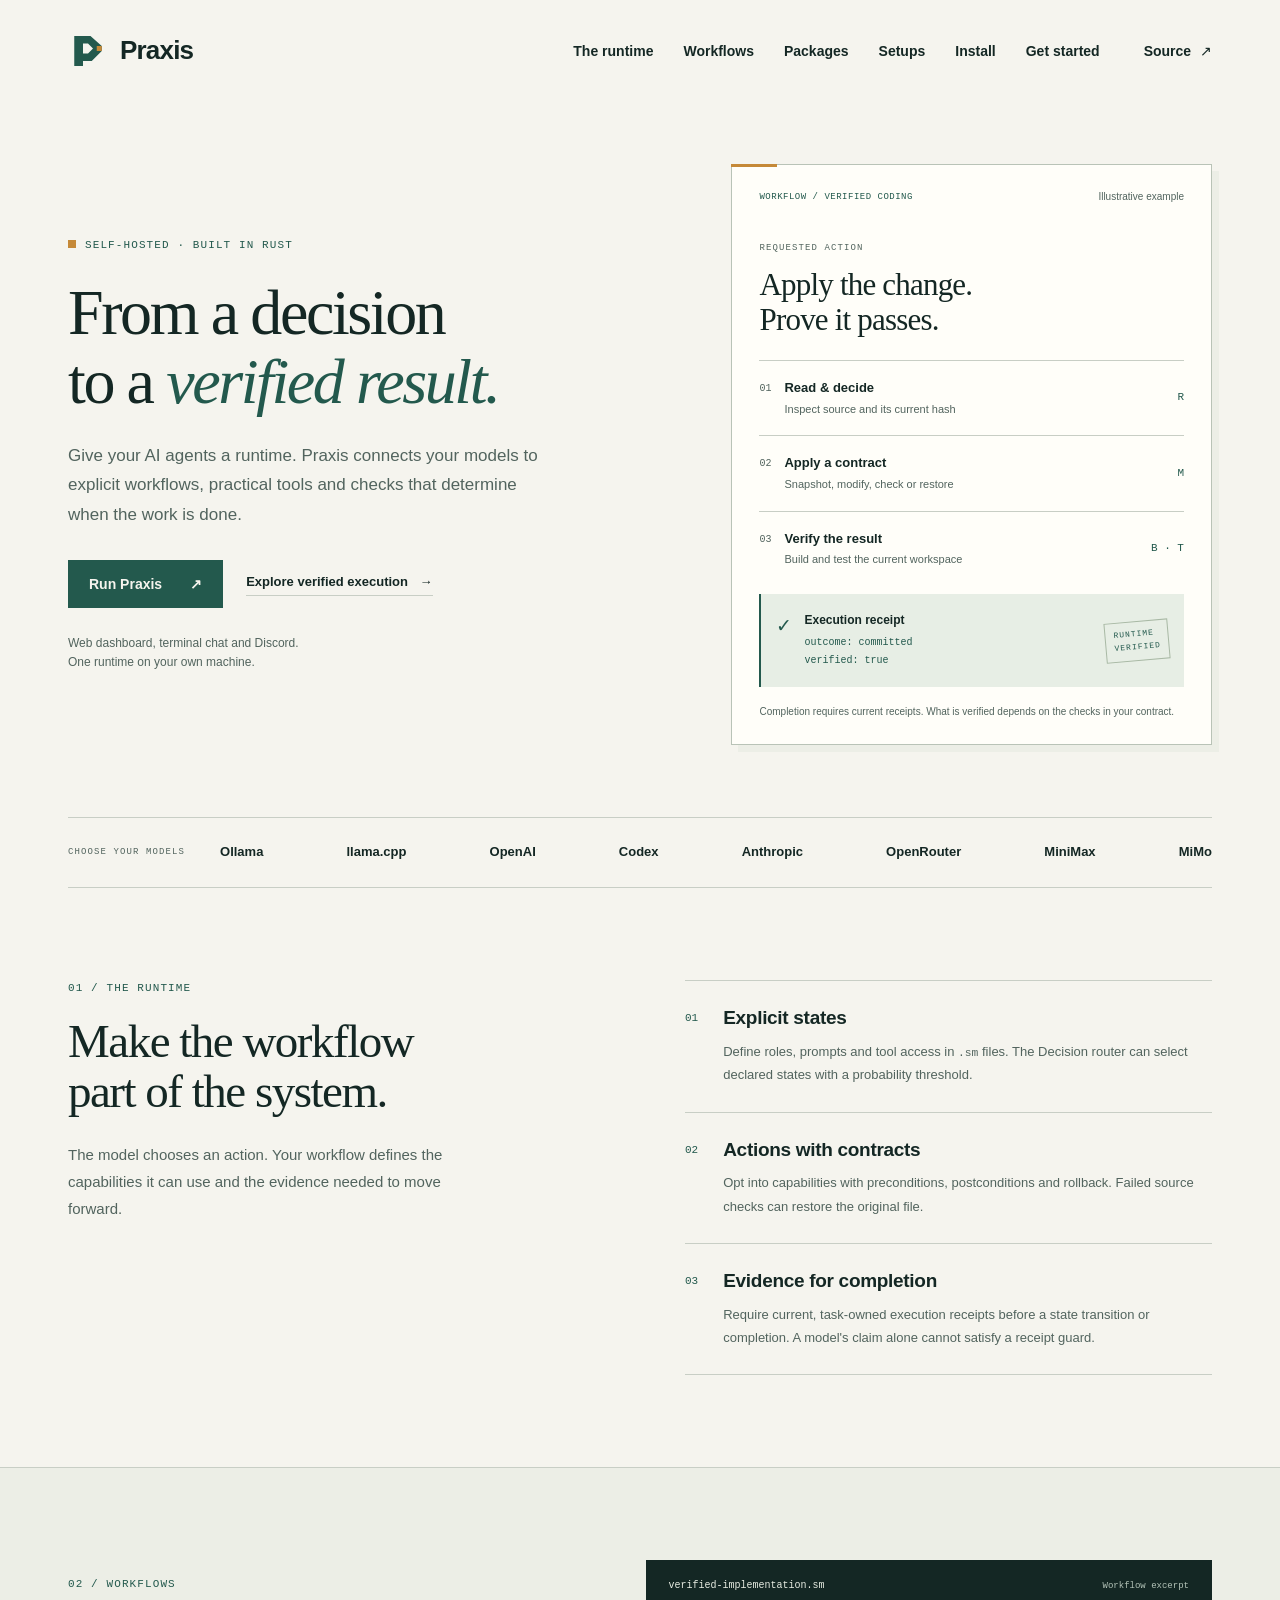
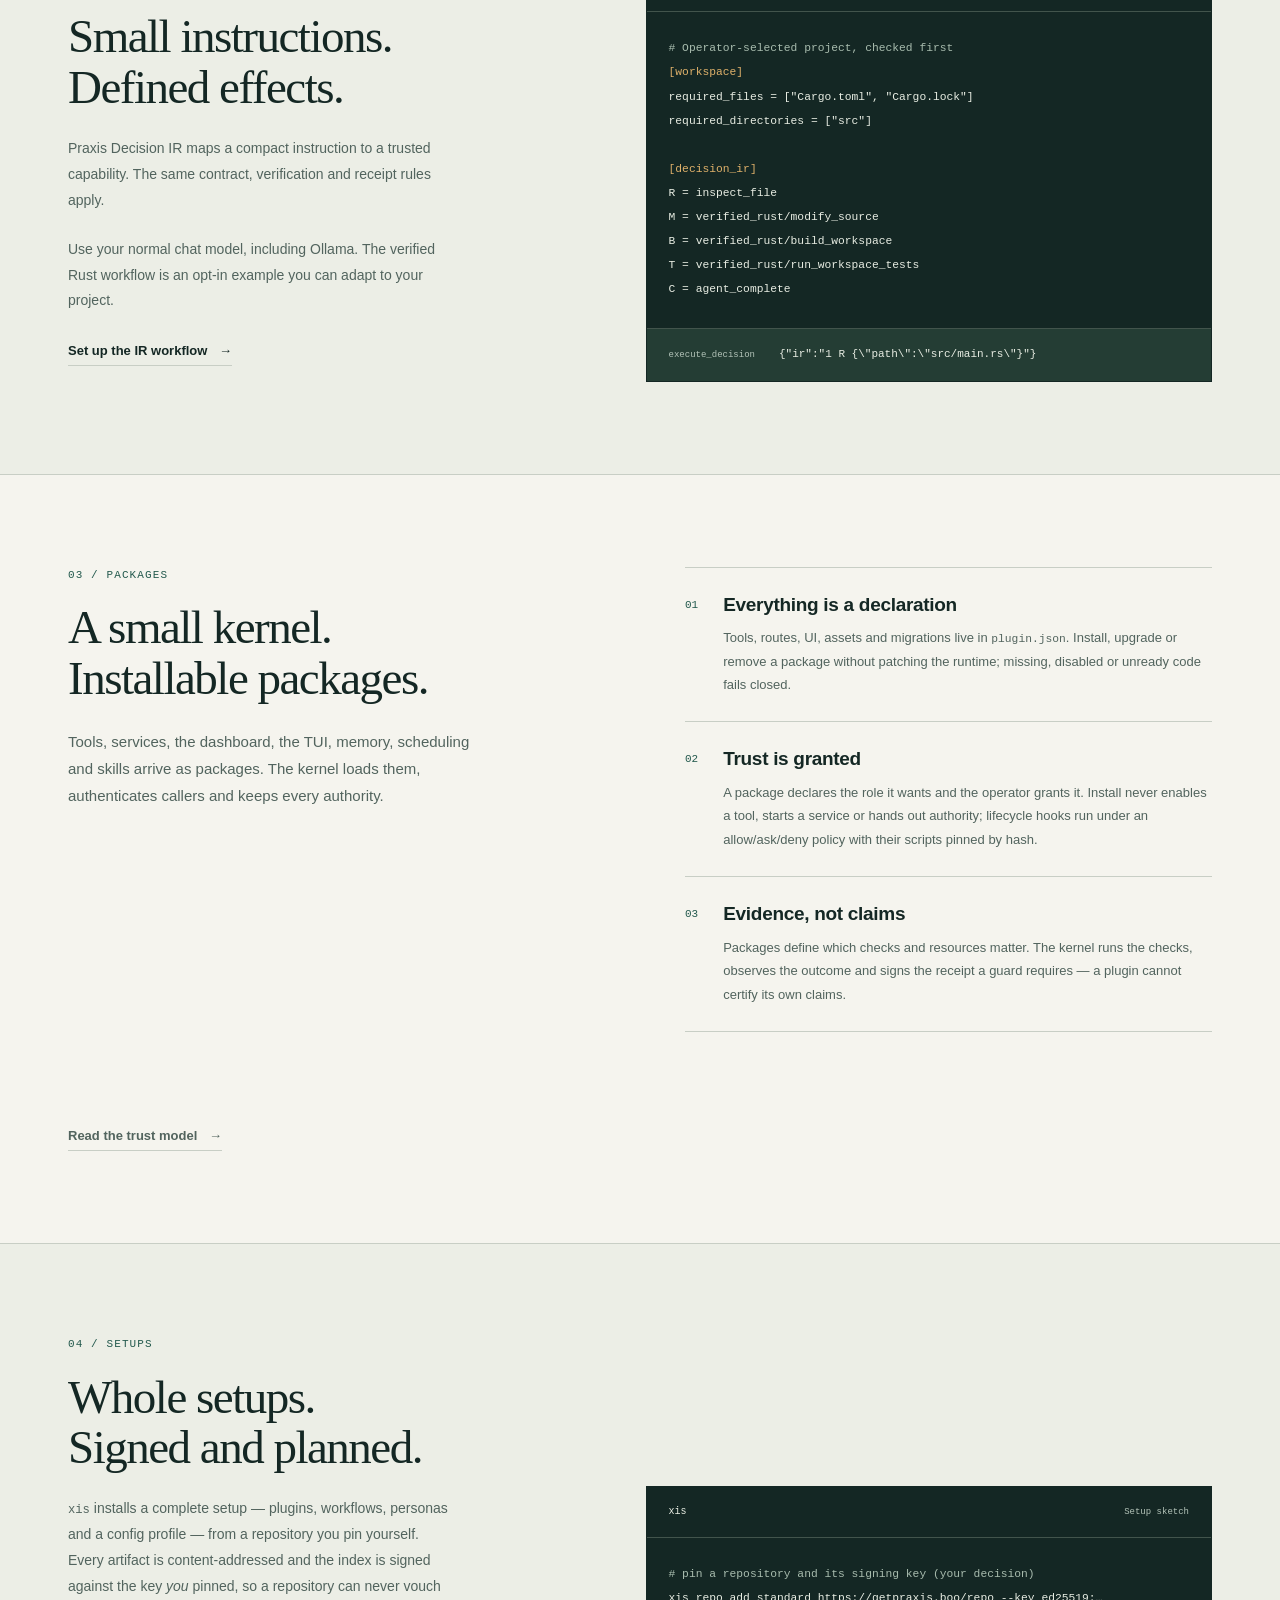
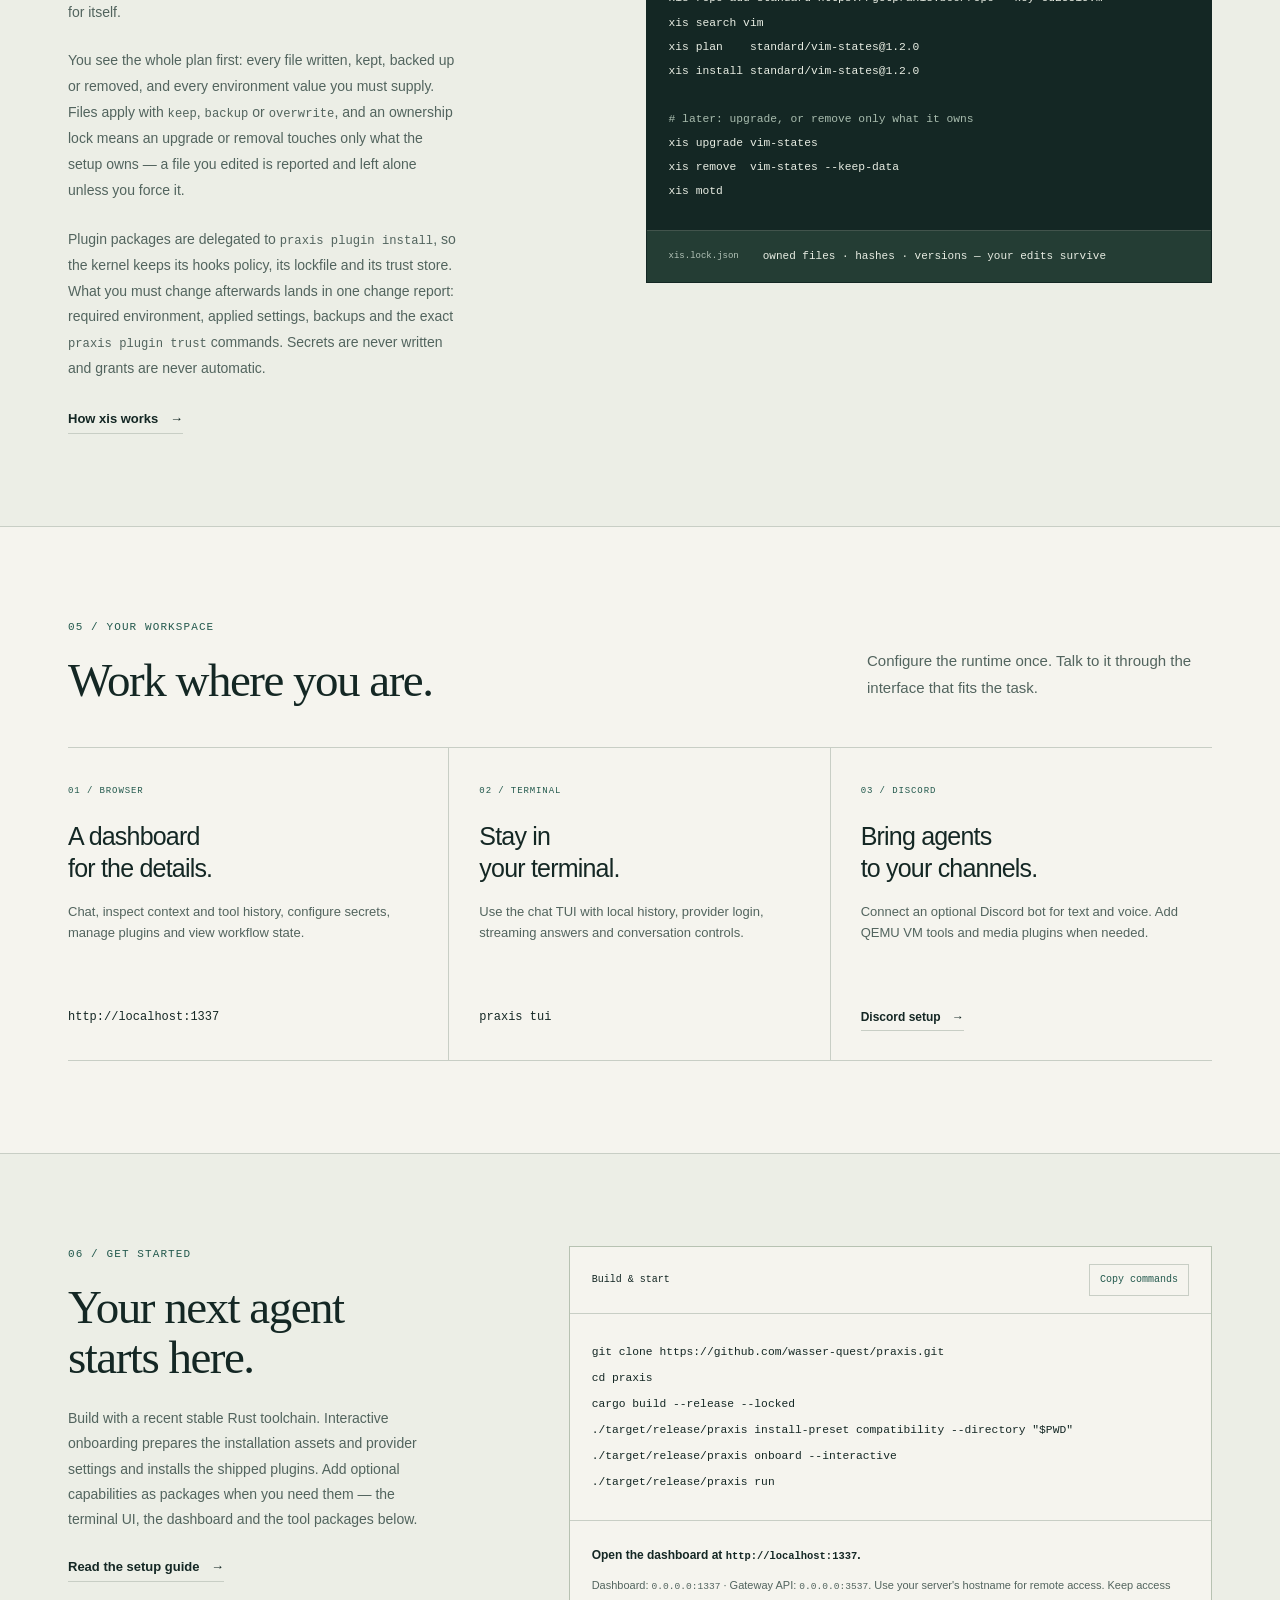
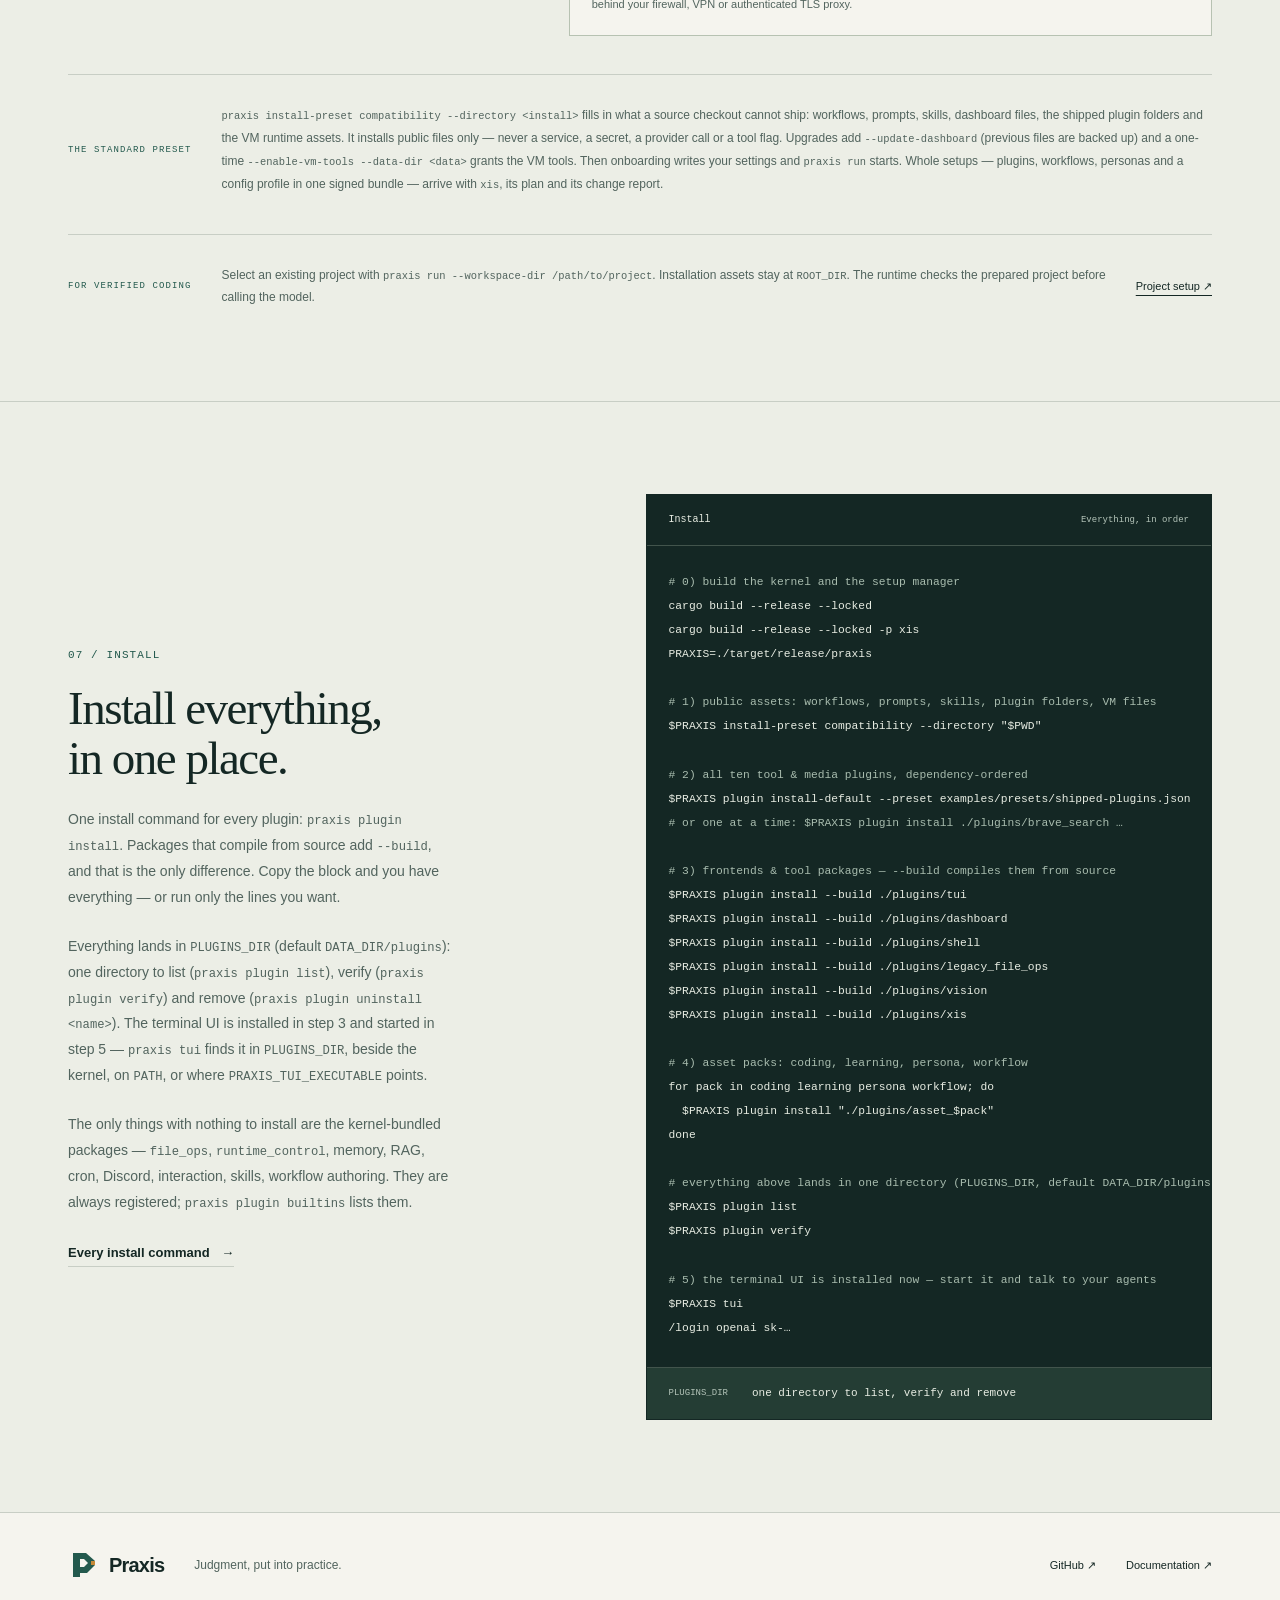
==== commit 7c82491b: "One plugins dir, one install command, prompt history, praxis tui Everything installable now lives in" ====
--- a/homepage/index.html
+++ b/homepage/index.html
@@ -115,13 +115,13 @@
       <div class="section-heading horizontal"><div><p class="eyebrow">05 / Your workspace</p><h2 id="interfaces-title">Work where you are.</h2></div><p>Configure the runtime once. Talk to it through the interface that fits the task.</p></div>
       <div class="interfaces">
         <article><span class="interface-tag">01 / Browser</span><h3>A dashboard<br>for the details.</h3><p>Chat, inspect context and tool history, configure secrets, manage plugins and view workflow state.</p><code class="interface-address">http://localhost:1337</code></article>
-        <article><span class="interface-tag">02 / Terminal</span><h3>Stay in<br>your terminal.</h3><p>Use the chat TUI with local history, provider login, streaming answers and conversation controls.</p><code class="interface-address">praxis chat</code></article>
+        <article><span class="interface-tag">02 / Terminal</span><h3>Stay in<br>your terminal.</h3><p>Use the chat TUI with local history, provider login, streaming answers and conversation controls.</p><code class="interface-address">praxis tui</code></article>
         <article><span class="interface-tag">03 / Discord</span><h3>Bring agents<br>to your channels.</h3><p>Connect an optional Discord bot for text and voice. Add QEMU VM tools and media plugins when needed.</p><a class="text-link" href="https://github.com/wasser-quest/praxis#discord-bot">Discord setup <span aria-hidden="true">→</span></a></article>
       </div>
     </section>
     <section class="start-section section" id="start" aria-labelledby="start-title">
       <div class="wrap start-grid">
-        <div><p class="eyebrow">06 / Get started</p><h2 id="start-title">Your next agent<br>starts here.</h2><p>Build with a recent stable Rust toolchain. Interactive onboarding prepares the installation assets and provider settings. Add optional capabilities as packages when you need them.</p><a class="text-link" href="https://github.com/wasser-quest/praxis#quick-start">Read the setup guide <span aria-hidden="true">→</span></a></div>
+        <div><p class="eyebrow">06 / Get started</p><h2 id="start-title">Your next agent<br>starts here.</h2><p>Build with a recent stable Rust toolchain. Interactive onboarding prepares the installation assets and provider settings and installs the shipped plugins. Add optional capabilities as packages when you need them &mdash; the terminal UI, the dashboard and the tool packages below.</p><a class="text-link" href="https://github.com/wasser-quest/praxis#quick-start">Read the setup guide <span aria-hidden="true">→</span></a></div>
         <div class="setup-sheet"><div class="code-heading"><span>Build &amp; start</span><button class="copy-button" type="button" data-copy-target="setup-commands" aria-label="Copy setup commands">Copy commands</button></div><pre><code id="setup-commands">git clone https://github.com/wasser-quest/praxis.git
 cd praxis
 cargo build --release --locked
@@ -134,28 +134,39 @@
     </section>
     <section class="workflow-section section" id="install" aria-labelledby="install-title">
       <div class="wrap workflow-grid">
-        <div class="workflow-copy"><p class="eyebrow">07 / Install</p><h2 id="install-title">Everything installable,<br>in one place.</h2><p>Four kinds of installable, each with one obvious home &mdash; so nothing has to be guessed:</p><p><strong>Frontends.</strong> The terminal UI and the dashboard are packages with installers. The TUI builds and places itself; <code>praxis chat</code> then finds it beside the kernel, on <code>PATH</code>, or where <code>PRAXIS_TUI_EXECUTABLE</code> points.<br>
-        <strong>Tool packages.</strong> Shell, legacy file tools and vision build from source and place their binary and manifest into <code>PLUGINS_DIR</code>.<br>
-        <strong>Tool &amp; media plugins.</strong> The shipped folders install one at a time through the lifecycle &mdash; hooks policy, manifest validation, <code>praxis.lock.json</code> records &mdash; or with one preset command.<br>
-        <strong>Assets &amp; setups.</strong> Workflow, prompt and persona packs install like plugins; whole signed setups arrive with <code>xis</code>.</p><p>And what needs no install at all: the kernel-bundled packages &mdash; <code>file_ops</code>, <code>runtime_control</code>, memory, RAG, cron, Discord, interaction, skills, workflow authoring. <code>praxis plugin builtins</code> lists them.</p><a class="text-link" href="https://github.com/wasser-quest/praxis/blob/main/docs/INSTALLATION_PRESETS.md">Every install command <span aria-hidden="true">→</span></a></div>
-        <div class="code-sheet"><div class="code-heading"><span>Install</span><span>What goes where</span></div><pre><code><span class="code-muted"># terminal UI — then `praxis chat` finds and runs it</span>
-./scripts/install-tui-package.sh
-praxis chat
-<span class="code-muted"># (beside the kernel, on PATH, or PRAXIS_TUI_EXECUTABLE)</span>
+        <div class="workflow-copy"><p class="eyebrow">07 / Install</p><h2 id="install-title">Install everything,<br>in one place.</h2><p>One install command for every plugin: <code>praxis plugin install</code>. Packages that compile from source add <code>--build</code>, and that is the only difference. Copy the block and you have everything &mdash; or run only the lines you want.</p><p>Everything lands in <code>PLUGINS_DIR</code> (default <code>DATA_DIR/plugins</code>): one directory to list (<code>praxis plugin list</code>), verify (<code>praxis plugin verify</code>) and remove (<code>praxis plugin uninstall &lt;name&gt;</code>). The terminal UI is installed in step 3 and started in step 5 &mdash; <code>praxis tui</code> finds it in <code>PLUGINS_DIR</code>, beside the kernel, on <code>PATH</code>, or where <code>PRAXIS_TUI_EXECUTABLE</code> points.</p><p>The only things with nothing to install are the kernel-bundled packages &mdash; <code>file_ops</code>, <code>runtime_control</code>, memory, RAG, cron, Discord, interaction, skills, workflow authoring. They are always registered; <code>praxis plugin builtins</code> lists them.</p><a class="text-link" href="https://github.com/wasser-quest/praxis/blob/main/docs/INSTALLATION_PRESETS.md">Every install command <span aria-hidden="true">→</span></a></div>
+        <div class="code-sheet"><div class="code-heading"><span>Install</span><span>Everything, in order</span></div><pre><code><span class="code-muted"># 0) build the kernel and the setup manager</span>
+cargo build --release --locked
+cargo build --release --locked -p xis
+PRAXIS=./target/release/praxis
 
-<span class="code-muted"># other frontends and tool packages</span>
-./scripts/install-dashboard-package.sh
-./scripts/install-shell-package.sh
-./scripts/install-legacy-file-ops-package.sh
-./scripts/install-vision-package.sh
+<span class="code-muted"># 1) public assets: workflows, prompts, skills, plugin folders, VM files</span>
+$PRAXIS install-preset compatibility --directory "$PWD"
 
-<span class="code-muted"># tool &amp; media plugins: one by one, or all at once</span>
-praxis plugin install ./plugins/brave_search
-praxis plugin install-default --preset examples/presets/shipped-plugins.json
+<span class="code-muted"># 2) all ten tool &amp; media plugins, dependency-ordered</span>
+$PRAXIS plugin install-default --preset examples/presets/shipped-plugins.json
+<span class="code-muted"># or one at a time: $PRAXIS plugin install ./plugins/brave_search …</span>
 
-<span class="code-muted"># asset packs and whole signed setups</span>
-praxis plugin install ./packages/asset_coding
-xis install standard/vim-states@1.2.0</code></pre><div class="instruction"><span>PLUGINS_DIR</span><code>one directory you can list, verify and remove</code></div></div>
+<span class="code-muted"># 3) frontends &amp; tool packages — --build compiles them from source</span>
+$PRAXIS plugin install --build ./plugins/tui
+$PRAXIS plugin install --build ./plugins/dashboard
+$PRAXIS plugin install --build ./plugins/shell
+$PRAXIS plugin install --build ./plugins/legacy_file_ops
+$PRAXIS plugin install --build ./plugins/vision
+$PRAXIS plugin install --build ./plugins/xis
+
+<span class="code-muted"># 4) asset packs: coding, learning, persona, workflow</span>
+for pack in coding learning persona workflow; do
+  $PRAXIS plugin install "./plugins/asset_$pack"
+done
+
+<span class="code-muted"># everything above lands in one directory (PLUGINS_DIR, default DATA_DIR/plugins)</span>
+$PRAXIS plugin list
+$PRAXIS plugin verify
+
+<span class="code-muted"># 5) the terminal UI is installed now — start it and talk to your agents</span>
+$PRAXIS tui
+/login openai sk-…</code></pre><div class="instruction"><span>PLUGINS_DIR</span><code>one directory to list, verify and remove</code></div></div>
       </div>
     </section>
   </main>
